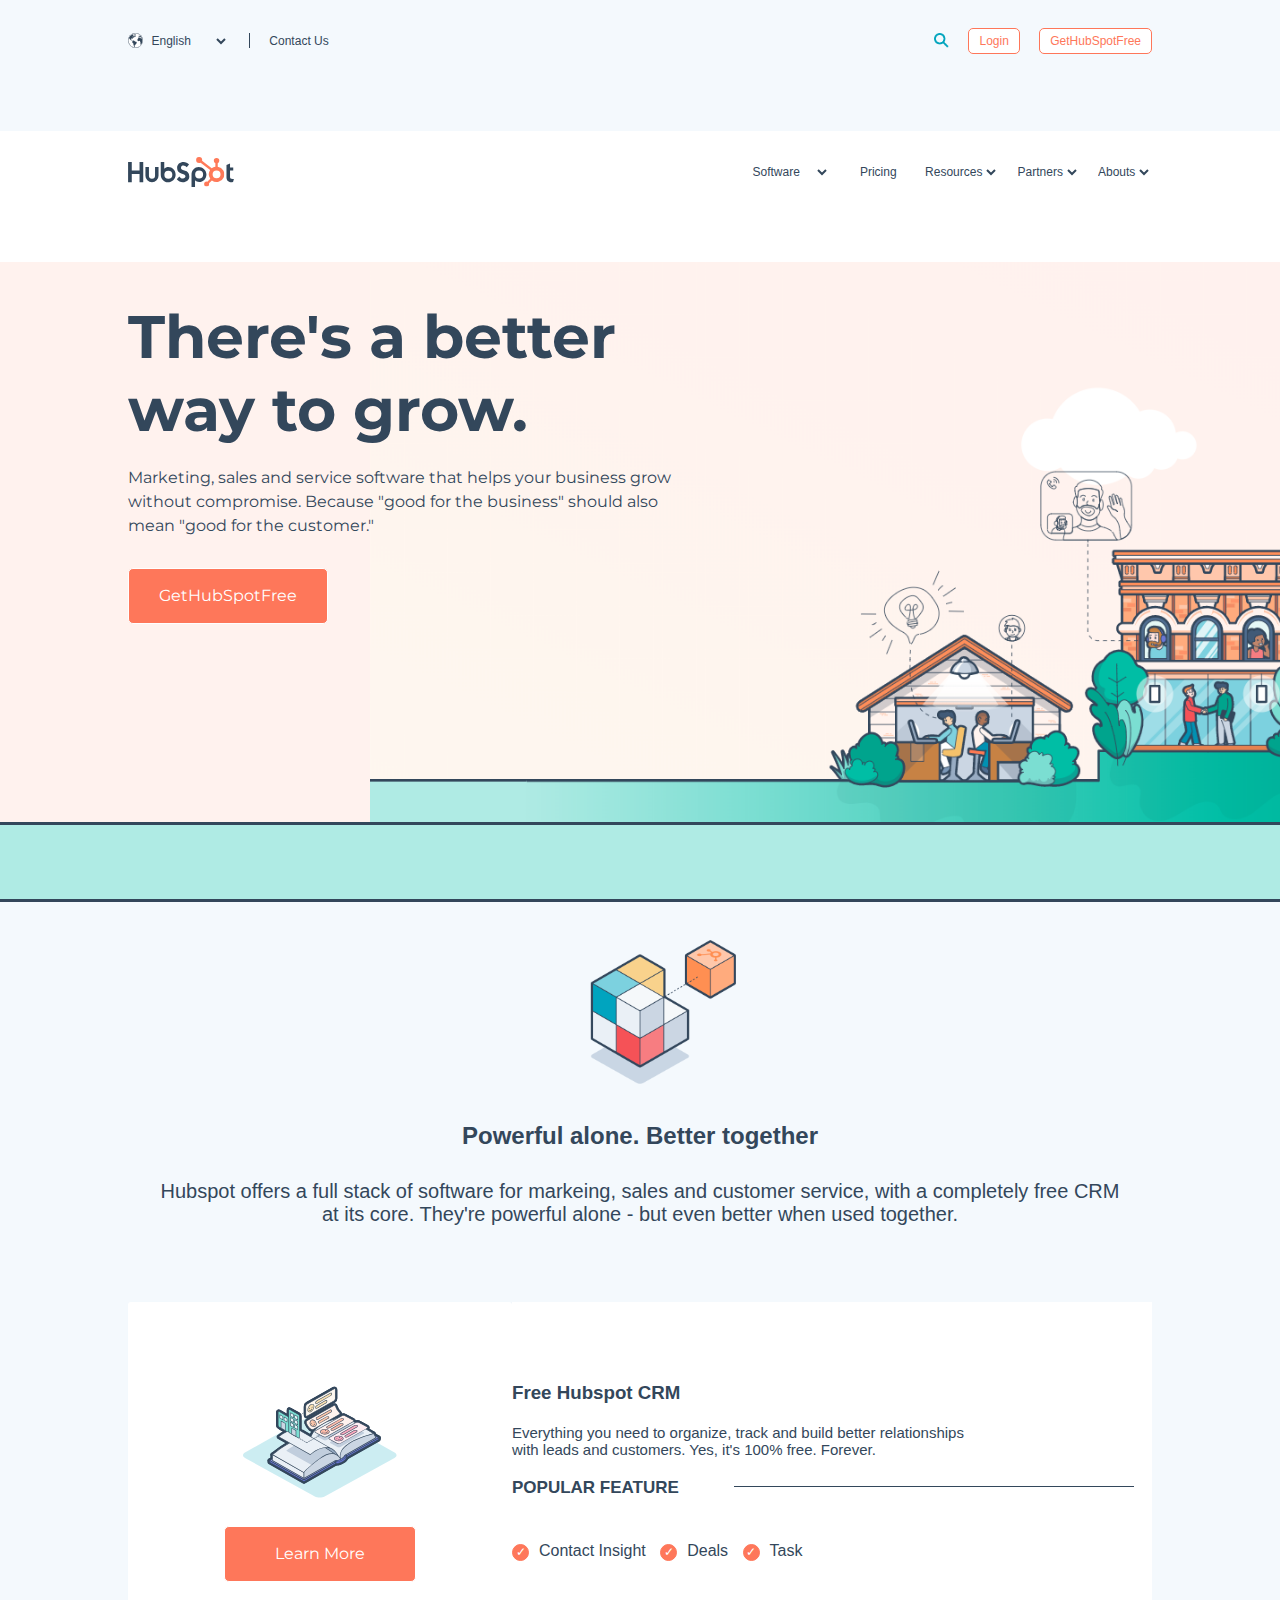
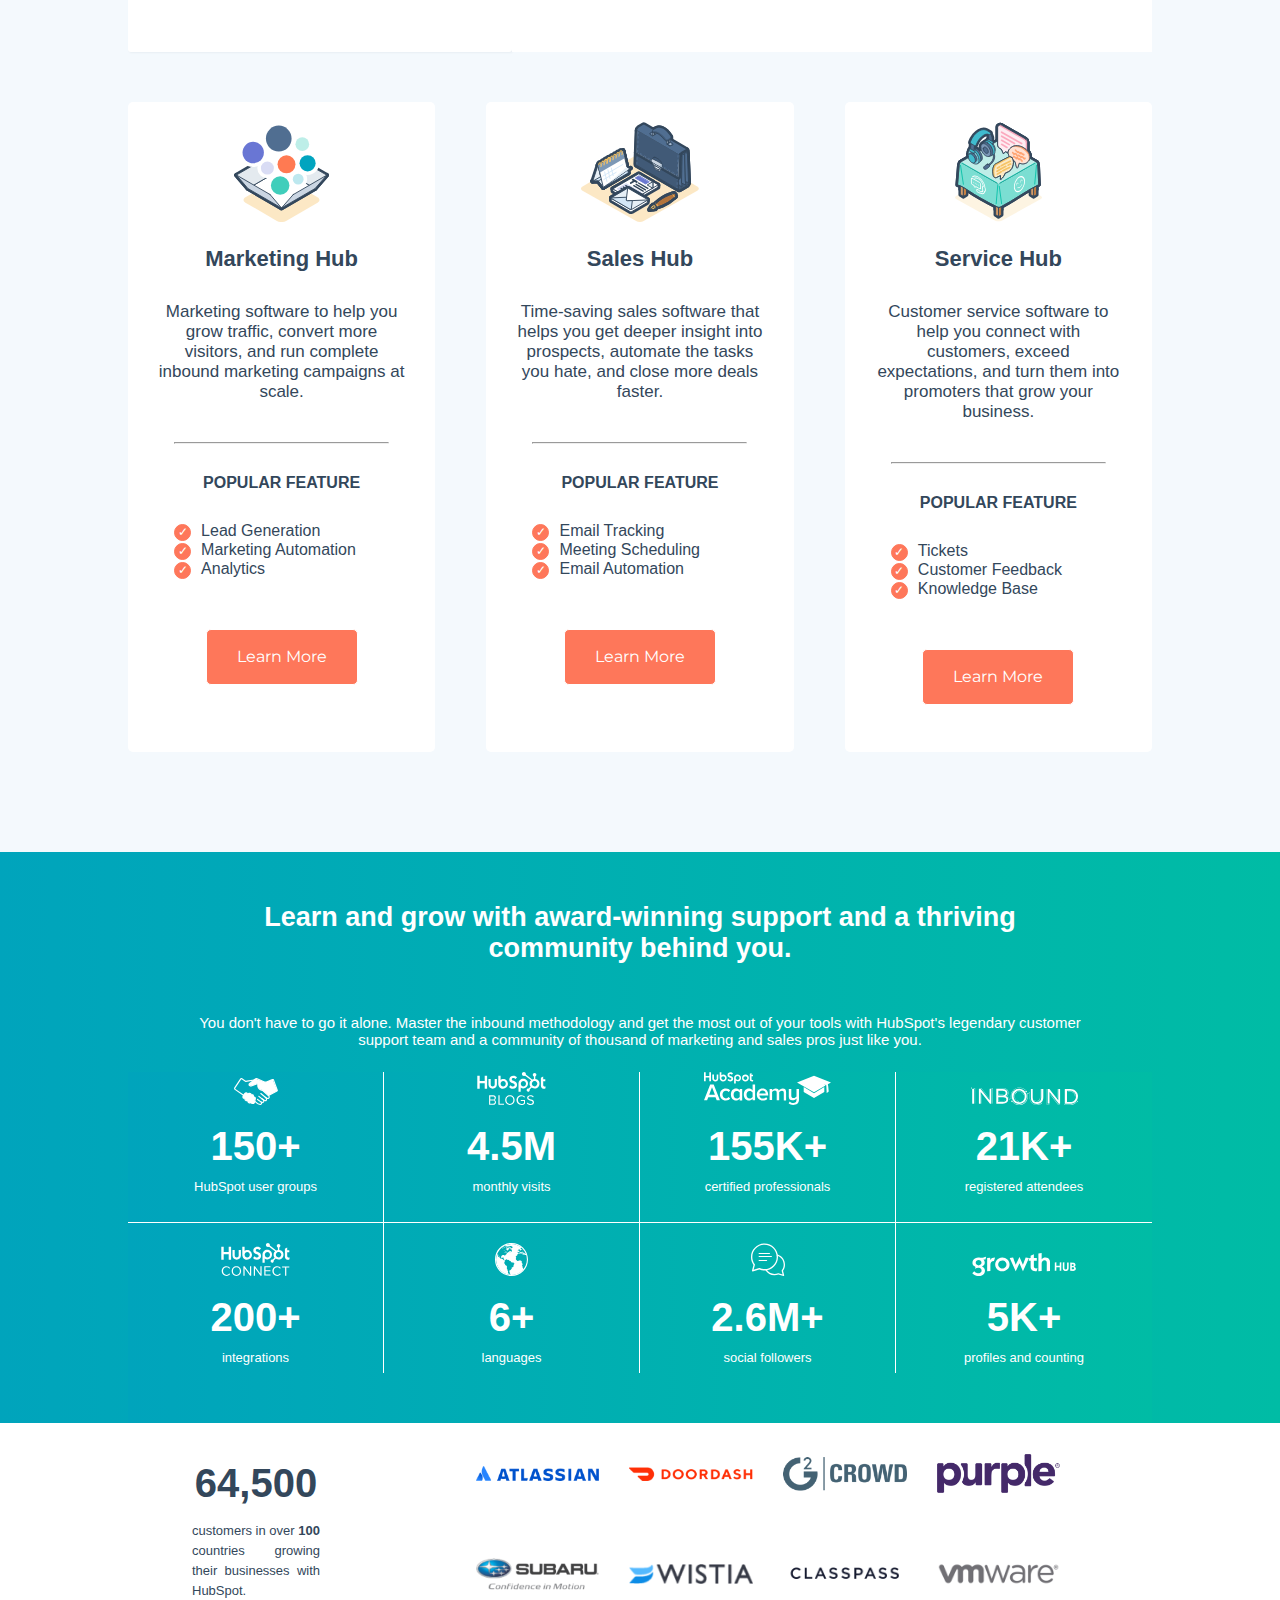
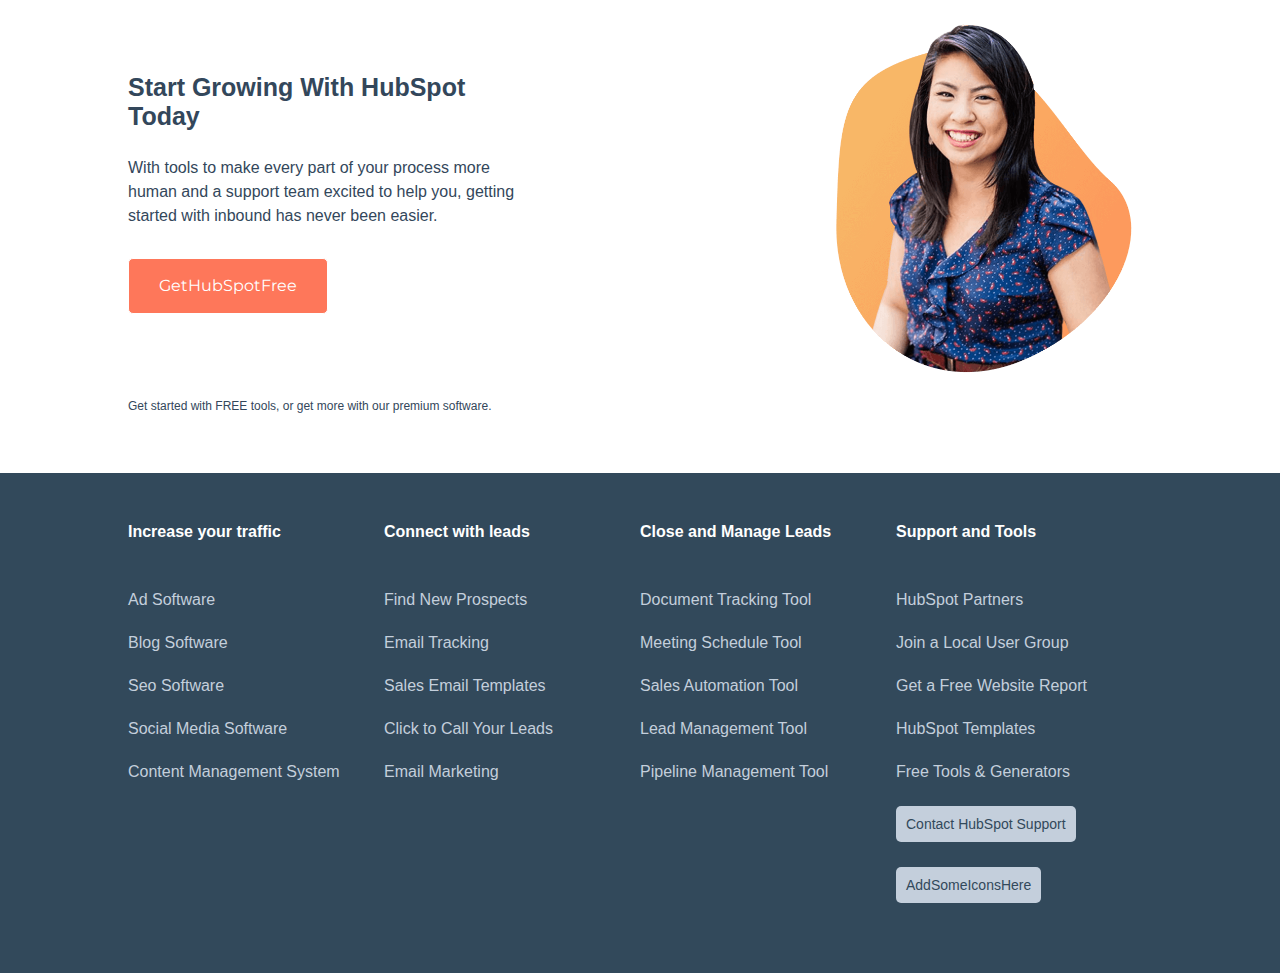
==== index.html @ a66f57d6 "completo struttura top footer" ====
<!DOCTYPE html>
<html lang="en">

<head>
    <meta charset="UTF-8">
    <meta http-equiv="X-UA-Compatible" content="IE=edge">
    <meta name="viewport" content="width=device-width, initial-scale=1.0">
    <link rel="shortcut icon" href="./assets/img/HubSpot-Inversed-Favicon.webp" type="image/x-icon" />
    <link rel="preconnect" href="https://fonts.gstatic.com">
    <link href="https://fonts.googleapis.com/css2?family=Montserrat:wght@200;400;600;800&display=swap" rel="stylesheet">
    <link rel="stylesheet" href="./assets/css/style.css">
    <title>Hubspot</title>
</head>

<body>
    <header>
        <div class="container bg-sky clearfix">
            <!-- navbar top -->
            <nav class="top-nav">
                <div class="language">
                    <img class="background-black" src="./assets/img/globe.svg" alt="globe icon">
                    <form class="padding-right" action="">
                        <select name="" id="">
                            <option value="chi">China</option>
                            <option value="de">Deutsch</option>
                            <option value="en-gb" selected>English</option>
                            <option value="esp">Spagnolo</option>
                            <option value="por">Portoghese</option>
                            <option value="fr">Francese</option>
                        </select>
                    </form>
                    <!-- /pulsante scelta linguaggio -->
                    <span class="vertical-divider"></span>
                    <a class="padding-left" href="#">Contact Us</a>
                </div>
                <div class="login">
                    <img src="./assets/img/search-20icon.webp" alt="search icon">
                    <a class="outline-red" href="#">Login</a>
                    <a class="solid-red" href="#">GetHubSpotFree</a>
                </div>
            </nav>
            <!-- /navbar top -->

        </div>
        <div class="container bg-white clearfix">
            <!-- navbar bot -->
            <nav class="bot-nav">
                <div class="logo">
                    <img src="./assets/img/logo.svg" alt="hubspot logo">
                </div>
                <div class="menu">
                    <form action="">
                        <select name="" id="">
                            <option value="en-gb" value selected disabled>Software</option>
                            <option value="chi">China</option>
                            <option value="de">Deutsch</option>
                            <option value="esp">Spagnolo</option>
                            <option value="por">Portoghese</option>
                            <option value="fr">Francese</option>
                        </select>
                    </form>
                    <a href="#">Pricing</a>
                    <form action="">
                        <select name="" id="">
                            <option value="en-gb" value selected disabled>Resources</option>
                        </select>
                    </form>
                    <form action="">
                        <select name="" id="">
                            <option value="en-gb" value selected disabled>Partners</option>
                        </select>
                    </form>
                    <form action="">
                        <select name="" id="">
                            <option value="en-gb" value selected disabled>Abouts</option>
                        </select>
                    </form>
                </div>
            </nav>
            <!-- navbar bot -->
        </div>
    </header>

    <main>
        <!-- jumbotron -->
        <div class="jumbotron j_bg bg-pink">
            <div class="text_container">
                <h1>There's a better way to grow.</h1>
                <p>Marketing, sales and service software that helps your business grow without compromise. Because "good
                    for the business" should also mean "good for the customer."</p>
                <a class="big" href="#">GetHubSpotFree</a>
            </div>
        </div>
        <!-- /jumbotron -->
        <!-- intersezione -->
        <div class="intersection"></div>
        <!-- /intersezione -->
        <!-- jumbotron cube -->
        <div class="cube_section bg-rubik">
            <div class="jumbotron_row_top rubik"></div>
            <div class="jumbotron_row_bot">
                <h2>Powerful alone. Better together</h2>
                <p>Hubspot offers a full stack of software for markeing, sales and customer service, with a completely
                    free CRM at its core. They're powerful alone - but even better when used together.</p>
            </div>
        </div>
        <!-- /jumbotron cube -->
        <!-- free crm section -->
        <div class="free_crm_container clearfix bg-sky">
            <div class="learn_more bg-white">
                <div class="img_book"><img src="./assets/img/book.svg" alt="">
                    <div class="big">Learn More</div>
                </div>
            </div>
            <div class="free_crm_ups bg-white">
                <div class="crm_text_container">
                    <h3>Free Hubspot CRM</h3>
                    <p>Everything you need to organize, track and build better relationships with leads and customers.
                        Yes,
                        it's 100% free. Forever.</p>
                    <h4>POPULAR FEATURE
                        <div class="horizontal_divider"></div>
                    </h4>
                </div>
                <div class="checkmarks">
                    <span>Contact Insight</span>
                    <span>Deals</span>
                    <span>Task</span>
                </div>
            </div>
        </div>
        <!-- /free crm section -->
        <div class="container bg-rubik">
            <div class="card-container clearfix">
                <div class="card">
                    <img src="./assets/img/buble.svg" alt="bubble image">
                    <h3>Marketing Hub</h3>
                    <p>Marketing software to help you grow traffic, convert more visitors, and run complete inbound
                        marketing campaigns at scale.</p>
                    <hr>
                    <h4>Popular Feature</h4>
                    <ul>
                        <li>Lead Generation</li>
                        <li>Marketing Automation</li>
                        <li>Analytics</li>
                    </ul>
                    <div class="big">Learn More</div>
                </div>
                <div class="middle card">
                    <img src="./assets/img/office.svg" alt="business briefcase image">
                    <h3>Sales Hub</h3>
                    <p>Time-saving sales software that helps you get deeper insight into prospects, automate the tasks
                        you hate, and close more deals faster.</p>
                    <hr>
                    <h4>Popular Feature</h4>
                    <ul>
                        <li>Email Tracking</li>
                        <li>Meeting Scheduling</li>
                        <li>Email Automation</li>
                    </ul>
                    <div class="big">Learn More</div>
                </div>
                <div class="card">
                    <img src="./assets/img/table.svg" alt="business desktop image">
                    <h3>Service Hub</h3>
                    <p>Customer service software to help you connect with customers, exceed expectations, and turn them
                        into promoters that grow your business.</p>
                    <hr>
                    <h4>Popular Feature</h4>
                    <ul>
                        <li>Tickets</li>
                        <li>Customer Feedback</li>
                        <li>Knowledge Base</li>
                    </ul>
                    <div class="big">Learn More</div>
                </div>
            </div>
        </div>
        <div class="benchmark_section">
            <div class="benchmark_container">
                <h2>Learn and grow with award-winning support and a thriving community behind you.</h2>
                <p>You don't have to go it alone. Master the inbound methodology and get the most out of your tools with
                    HubSpot's legendary customer support team and a community of thousand of marketing and sales pros
                    just like you.</p>
            </div>
            <div class="customer_container clearfix">
                <div class="customer_card">
                    <img src="./assets/img/hands.svg" alt="a simple handshake">
                    <h4>150+</h4>
                    <p>HubSpot user groups</p>
                </div>
                <div class="customer_card">
                    <img src="./assets/img/blogs.svg" alt="hubspot blog logo">
                    <h4>4.5M</h4>
                    <p>monthly visits</p>
                </div>
                <div class="customer_card">
                    <img src="./assets/img/academy.svg" alt="hubspot academy logo">
                    <h4>155K+</h4>
                    <p>certified professionals</p>
                </div>
                <div class="customer_card">
                    <img src="./assets/img/inbound.svg" alt="inbound logo">
                    <h4>21K+</h4>
                    <p>registered attendees</p>
                </div>
            </div>
            <div class="customer_container clearfix">
                <div class="customer_card">
                    <img src="./assets/img/connect.svg" alt="hubspot connect logo">
                    <h4>200+</h4>
                    <p>integrations</p>
                </div>
                <div class="customer_card">
                    <img src="./assets/img/globe.svg" alt="the globe">
                    <h4>6+</h4>
                    <p>languages</p>
                </div>
                <div class="customer_card">
                    <img src="./assets/img/followers.svg" alt="a simple handshake">
                    <h4>2.6M+</h4>
                    <p>social followers</p>
                </div>
                <div class="customer_card">
                    <img src="./assets/img/growth.svg" alt="growth hub logo">
                    <h4>5K+</h4>
                    <p>profiles and counting</p>
                </div>
            </div>
        </div>

        <!-- partners section -->
        <div class="partner_section clearfix">
            <div class="partner_column_left">
                <div class="centered">

                    <h4>64,500</h4>
                    <p>customers in over <span>100</span> countries growing their businesses with HubSpot.</p>
                </div>
            </div>
            <div class="partner_column_right">
                <div class="partner_row">
                    <div class="partner_card"><img src="./assets/img/atlasian.webp" alt=""></div>
                    <div class="partner_card"><img src="./assets/img/doordash.webp" alt=""></div>
                    <div class="partner_card"><img src="./assets/img/g2crowd.webp" alt=""></div>
                    <div class="partner_card"><img src="./assets/img/purple.webp" alt=""></div>
                </div>
                <div class="partner_row">
                    <div class="partner_card"><img src="./assets/img/subaru.webp" alt=""></div>
                    <div class="partner_card"><img src="./assets/img/wistia.webp" alt=""></div>
                    <div class="partner_card"><img src="./assets/img/classpass.webp" alt=""></div>
                    <div class="partner_card"><img src="./assets/img/vmware.webp" alt=""></div>
                </div>
            </div>
        </div>
        <!-- /partners section -->
        <div class="start_growing clearfix">
            <div class="start_growing_left">
                <h2>Start Growing With HubSpot Today</h2>
                <p>With tools to make every part of your process more human and a support team excited to help you,
                    getting started with inbound has never been easier.</p>
                <div class="big">GetHubSpotFree</div>
                <p>Get started with FREE tools, or get more with our premium software.</p>
            </div>
            <div class="start_growing_right">
                <img src="./assets/img/woman.webp" alt="">
            </div>
        </div>
    </main>
</body>

<footer>
    <div class="footer_top">
        <div class="footer_top_container clearfix">
            <div class="footer_top_column">
                <h4>Increase your traffic</h4>
                <ul>
                    <li>Ad Software</li>
                    <li>Blog Software</li>
                    <li>Seo Software</li>
                    <li>Social Media Software</li>
                    <li>Content Management System</li>
                </ul>
            </div>
            <div class="footer_top_column">
                <h4>Connect with leads</h4>
                <ul>
                    <li>Find New Prospects</li>
                    <li>Email Tracking</li>
                    <li>Sales Email Templates</li>
                    <li>Click to Call Your Leads</li>
                    <li>Email Marketing</li>
                </ul>
            </div>
            <div class="footer_top_column">
                <h4>Close and Manage Leads</h4>
                <ul>
                    <li>Document Tracking Tool</li>
                    <li>Meeting Schedule Tool</li>
                    <li>Sales Automation Tool</li>
                    <li>Lead Management Tool</li>
                    <li>Pipeline Management Tool</li>
                </ul>
            </div>
            <div class="footer_top_column">
                <h4>Support and Tools</h4>
                <ul>
                    <li>HubSpot Partners</li>
                    <li>Join a Local User Group</li>
                    <li>Get a Free Website Report</li>
                    <li>HubSpot Templates</li>
                    <li>Free Tools & Generators</li>
                    <li id="call_911">Contact HubSpot Support</li>
                    <li id="social_icons">AddSomeIconsHere</li>
                </ul>
            </div>
        </div>
    </div>
</footer>

</html>
---- assets/css/style.css ----
/* global rules */

* {
    box-sizing: border-box;
    margin: 0;
    padding: 0;
    font-family: Arial, Helvetica, sans-serif;
    color: #33475B;
}

.body {
    min-width: 1920px;
}

form {
    display: inline-block;
}

select, a {
    font-size: 12px;
}

.clearfix {
    content: "";
    display: table;
    clear: both;
}

.jumbotron {
    width: 100%;
    height: 560px;
}

.container {
    width: 100%;
    height: auto;
    margin: auto;
    padding-bottom: 50px;
}

.language a {
    color: #33475B;
}

.top-nav a {
    text-decoration: none;
}

.outline-red, .solid-red {
    border: 1px solid #FE775A;
    background-color: white;
    color: #FE775A;
    border-radius: 5px;
    margin-left: 15px;
    padding: 5px 10px;
    transition: 0.3s;
}

.outline-red:hover, .solid-red:hover {
    border: 1px solid white;
    background-color: #FE775A;
    color: white;
}

.padding-left {
    padding-left: 15px;
}

.padding-right {
    padding-right: 15px;
}

.background-black {
    background-color: #33475B;
    border-radius: 50%;
}

.bg-sky {
    background-color: #F4F9FD;
}

.bg-white {
    background-color: white;
}

.bg-pink {
    background-color: #FFF2EE;
}

.bg-rubik {
    background-color: #F4F9FD;
}

.bg-black {
    background-color: black;
}

.bg-orange {
    background-color: #FE775A;
}

/*** HEADER ***/

.top-nav, .bot-nav {
    width: 80%;
    height: 80px;
    margin: auto;
}

.language {
    width: 50%;
    text-align: left;
    line-height: 80px;
    float: left;
}

.language form {
    display: inline-block;
}

.vertical-divider {
    display: inline-block;
    background-color: #33475B;
    line-height: 80px;
    vertical-align: middle;
    width: 1px;
    height: 15px;
}

select {
    background-color: #F4F9FD;
    border-style: none;
}

.login {
    width: 50%;
    text-align: right;
    line-height: 80px;
    float: left;
}

.login img, .language img {
    line-height: 80px;
    vertical-align: middle;
    height: 15px;
    width: 15px;
}

/* bot navbar */

.logo img {
    display: inline-block;
    line-height: 80px;
    vertical-align: middle;
}

.bot-nav {
    height: 80px;
    line-height: 80px;
}

.logo {
    width: 20%;
    float: left;
}

.menu {
    width: 80%;
    float: left;
    text-align: right;
}

.menu select {
    background-color: white;
    color: #33475B;
    margin-left: 10px;
    border-style: none;
    border-radius: 5px;
    text-decoration: none;
}

.menu select:hover, menu a:hover {
    cursor: pointer;
}

.menu a {
    margin-left: 15px;
    padding: 5px 10px;
    text-decoration: none;
    color: #33475B;
}

/*** MAIN ***/

/* jumbotron */

.j_bg {
    background-image: url(/assets/img/jumbotron.png);
    background-size: cover;
    background-repeat: no-repeat;
    background-position: 370px;
    position: relative;
}

.text_container {
    position: absolute;
    margin-left: 10%;
    margin-top: 3%;
    width: 45%;
}

.text_container h1 {
    font-size: 60px;
    margin-bottom: 20px;
    font-family: 'Montserrat', sans-serif;
}

.text_container p, .big {
    font-size: 16px;
    line-height: 1.5em;
    font-family: 'Montserrat', sans-serif;
}

.big {
    display: inline-block;
    margin-left: 0;
    margin-top: 30px;
    padding: 15px 30px;
    border: 1px solid white;
    background-color: #FE775A;
    color: white;
    border-radius: 5px;
    transition: 0.3s;
    text-decoration: none;
}

.big:hover {
    background-color: white;
    border: 1px solid #FE775A;
    color: #FE775A;
    cursor: pointer;
}

/* intersection */

.intersection {
    background-color: #AFEBE4;
    height: 80px;
    width: 100%;
    border-top: 3px solid #33475B;
    border-bottom: 3px solid #33475B;
}

/* rubik section */

.rubik {
    background-image: url(/assets/img/cube.webp);
    background-position: center;
    background-repeat: no-repeat;
    background-size: 15%;
}

.jumbotron_row_top {
    height: 55%;
    width: 100%;
    float: left;
    text-align: center;
}

.jumbotron_row_bot {
    height: 35%;
    width: 100%;
    float: left;
    text-align: center;
}

.jumbotron_row_bot h2 {
    margin-bottom: 30px;
}

.jumbotron_row_bot p {
    display: inline-block;
    font-size: 20px;
    width: 75%;
}

.cube_section {
    width: 100%;
    height: 400px;
}

/* free crm section */

.free_crm_container {
    width: 100%;
    padding-bottom: 50px;
}

.learn_more, .free_crm_ups {
    height: 350px;
    float: left;
}

.learn_more {
    width: 30%;
    margin-left: 10%;
    border-radius: 3px;
    box-shadow: 1px 1px 2px #E8EEF3;
}

.free_crm_ups {
    width: 50%;
    margin-right: 10%;
    position: relative;
}

.crm_text_container {
    height: 50%;
    position: absolute;
    top: 0;
}

.crm_text_container p {
    display: block;
    width: 75%;
    margin-top: 20px;
    font-size: 15px;
}

.crm_text_container h3 {
    padding-top: 80px;
}

.crm_text_container h4 {
    display: inline-block;
    padding-top: 20px;
    font-weight: bold;
    font-size: 17px;
    vertical-align: middle;
}

.horizontal_divider {
    display: inline-block;
    height: 1px;
    width: 400px;
    background-color: #33475B;
    margin-bottom: 4px;
    margin-left: 50px;
    vertical-align: middle;
}

.checkmarks {
    height: 40%;
    position: absolute;
    bottom: 0;
}

.checkmarks span {
    display: inline-block;
    padding-top: 30px;
    margin-right: 10px;
}

.checkmarks span::before, .card ul>li::before {
    content: "\2713";
    font-size: 12px;
    width: 15px;
    height: 15px;
    display: inline-block;
    margin-right: 10px;
    text-align: center;
    color: white;
    border: 1px solid #FE775A;
    background-color: #FE775A;
    border-radius: 50%;
}

.img_book {
    display: inline-block;
    height: 80%;
    width: 100%;
    position: relative;
    text-align: center;
}
.img_book img {
    text-align: center;
    height: 40%;
    margin: 0;
    position: absolute;
    top: 50%;
    left: 50%;
    transform: translate(-50%, -50%);
}

.img_book .big {
    position: absolute;
    bottom: 0;
    left: 25%;
    right: 25%;
}

.img_book .big:hover {
    cursor: pointer;
}

/* cards section */

.card-container {
    width: 80%;
    margin: auto;
    margin-bottom: 50px;
}

.card {
    width: 30%;
    height: 650px;
    background-color: white;
    border-radius: 5px;
    text-align: center;
    float: left;
}

.middle {
    margin-left: 5%;
    margin-right: 5%;
}

.card img {
    height: 100px;
    width: auto;
    margin-top: 20px;
    margin-bottom: 20px;
}

.card h3 {
    margin-bottom: 30px;
    font-size: 22px;
    font-weight: bolder;
}

.card p {
    display: inline-block;
    width: 80%;
    font-size: 17px;
    margin-bottom: 40px;
}

.card hr {
    width: 70%;
    margin: auto;
}

.card h4 {
    margin-top: 30px;
    font-weight: bolder;
    text-transform: uppercase;
}

.card ul {
    text-align: left;
    margin-left: 15%;
    margin-top: 30px;
    list-style: none;
}

.card ul>li, .card h4, .card p, .card h3, .benchmark_container h2 {
    font-family: Arial, Helvetica, sans-serif;
}

.card .big {
    margin-top: 50px;
}

/* sezione benchmark */

.benchmark_section {
    width: 100%;
    text-align: center;
    background: rgb(9, 9, 121);
    background: linear-gradient(90deg, rgba(9, 9, 121, 1) 0%, rgba(0, 164, 188, 1) 0%, rgba(0, 188, 165, 1) 100%);
}

.benchmark_container {
    width: 80%;
    height: 220px;
    margin: auto;
}

.benchmark_container h2 {
    display: inline-block;
    width: 80%;
    margin: 50px 0;
    color: white;
    font-size: 27px;
}

.benchmark_container p {
    display: inline-block;
    color: white;
    width: 90%;
    font-size: 15px;
}

/* benchmark table */

.customer_container {
    width: 80%;
    margin: auto;
    text-align: center;
    background: rgb(9, 9, 121);
    background: linear-gradient(90deg, rgba(9, 9, 121, 1) 0%, rgba(0, 164, 188, 1) 0%, rgba(0, 188, 165, 1) 100%);

}

.customer_container:nth-child(2) {
    border-bottom: 1px solid white;
}

.customer_card {
    height: 150px;
    width: calc(100% / 4);
    float: left;
    border-right: 1px solid white;
}

.customer_card:nth-child(4) {
    border-right-style: none;
}

.customer_card h4, .customer_card p {
    color: white;
}

.customer_card h4, .partner_column_left h4 {
    margin-top: 15px;
    font-size: 40px;
}

.customer_card p {
    margin-top: 10px;
    font-size: 13px;
}

.customer_container:last-of-type>.customer_card img {
    padding-top: 20px;
}

.customer_container:last-of-type>.customer_card:last-of-type img {
    padding-top: 30px;
}

.customer_container:last-of-type .customer_card {
    margin-bottom: 50px;
}

/* sezione partners */

.partner_section {
    width: 80%;
    margin: auto;
    text-align: center;
    background-color: white;
}

.partner_column_left {
    width: 25%;
    height: 200px;
    float: left;
    position: relative;
}

.partner_column_left p {
    display: inline-block;
    font-size: 13px;
    text-align: justify;
    line-height: 1.25rem;
}

.partner_column_left p>span {
    font-weight: bold;
}

.partner_column_left h4 {
    margin-bottom: 15px;
}

.centered {
    margin: 0;
    position: absolute;
    top: 50%;
    left: 50%;
    transform: translate(-50%, -50%);
}

.partner_column_right {
    width: 75%;
    height: 200px;
    line-height: 100px;
    text-align: center;
    text-align: left;
    float: left;
}

.partner_row {
    width: 80%;
    margin: auto;
}

.partner_row img {
    width: 100%;
    line-height: 100px;
    vertical-align: middle;
}

.partner_card {
    width: calc(100% / 4);
    line-height: 100px;
    vertical-align: middle;
    float: left;
    padding: 0 15px;
}

.partner_row:last-of-type {
    margin-bottom: 50px;
}

/* start growing section */
.start_growing {
    width: 80%;
    margin: auto;
}
.start_growing_left {
    width: 40%;
    height: 450px;
    float: left;
}
.start_growing_left h2 {
    width: 400px;
    text-align: left;
    font-size: 25px;
    margin-top: 50px;
    margin-bottom: 25px;
}
.start_growing_left p {
    text-align: left;
    font-size: 16px;
    line-height: 1.5rem;
}
.start_growing_left p:last-of-type {
    font-size: 12px;
    margin-top: 80px;
}
.start_growing_right {
    width: 50%;
    height: 350px;
    margin-left: 8%;
    text-align: right;
    float: left;
}
.start_growing_right img {
    height: 100%;
}
/* footer */
footer {
    width: 100%;
    background-color: #32495B;
    color: white;
}
.footer_top_container {
    width: 80%;
    margin: auto;
}
.footer_top_column {
    width: calc(100% / 4);
    height: 500px;
    float: left;
    text-align: left;
}
.footer_top_column h4 {
    color: white;
    margin: 50px 0;
}
.footer_top_column ul li {
    color: #C4CFDC;
    margin-bottom: 25px;
    list-style: none;
}
#call_911, #social_icons {
    display: inline-block;
    background-color: #C4CFDC;
    color: #32495B;
    padding: 10px;
    font-size: 14px;
    border-radius: 5px;
}
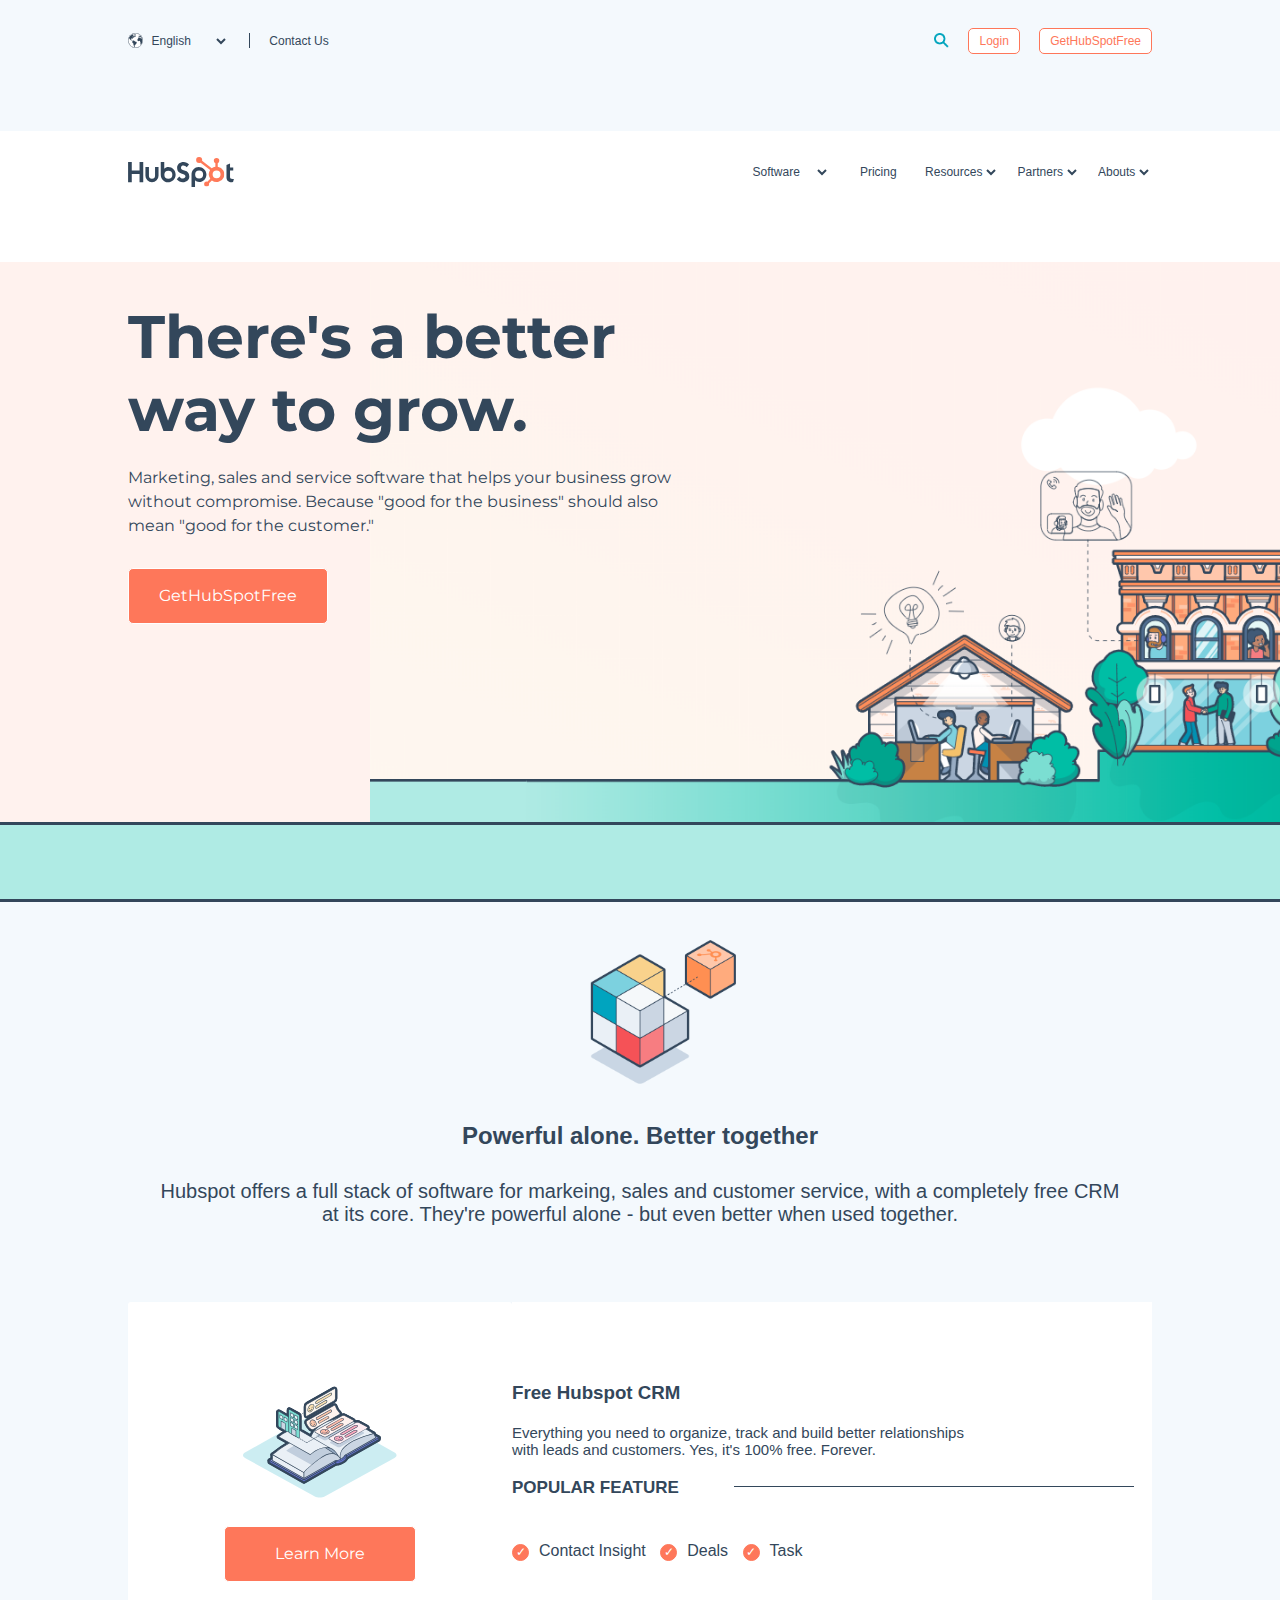
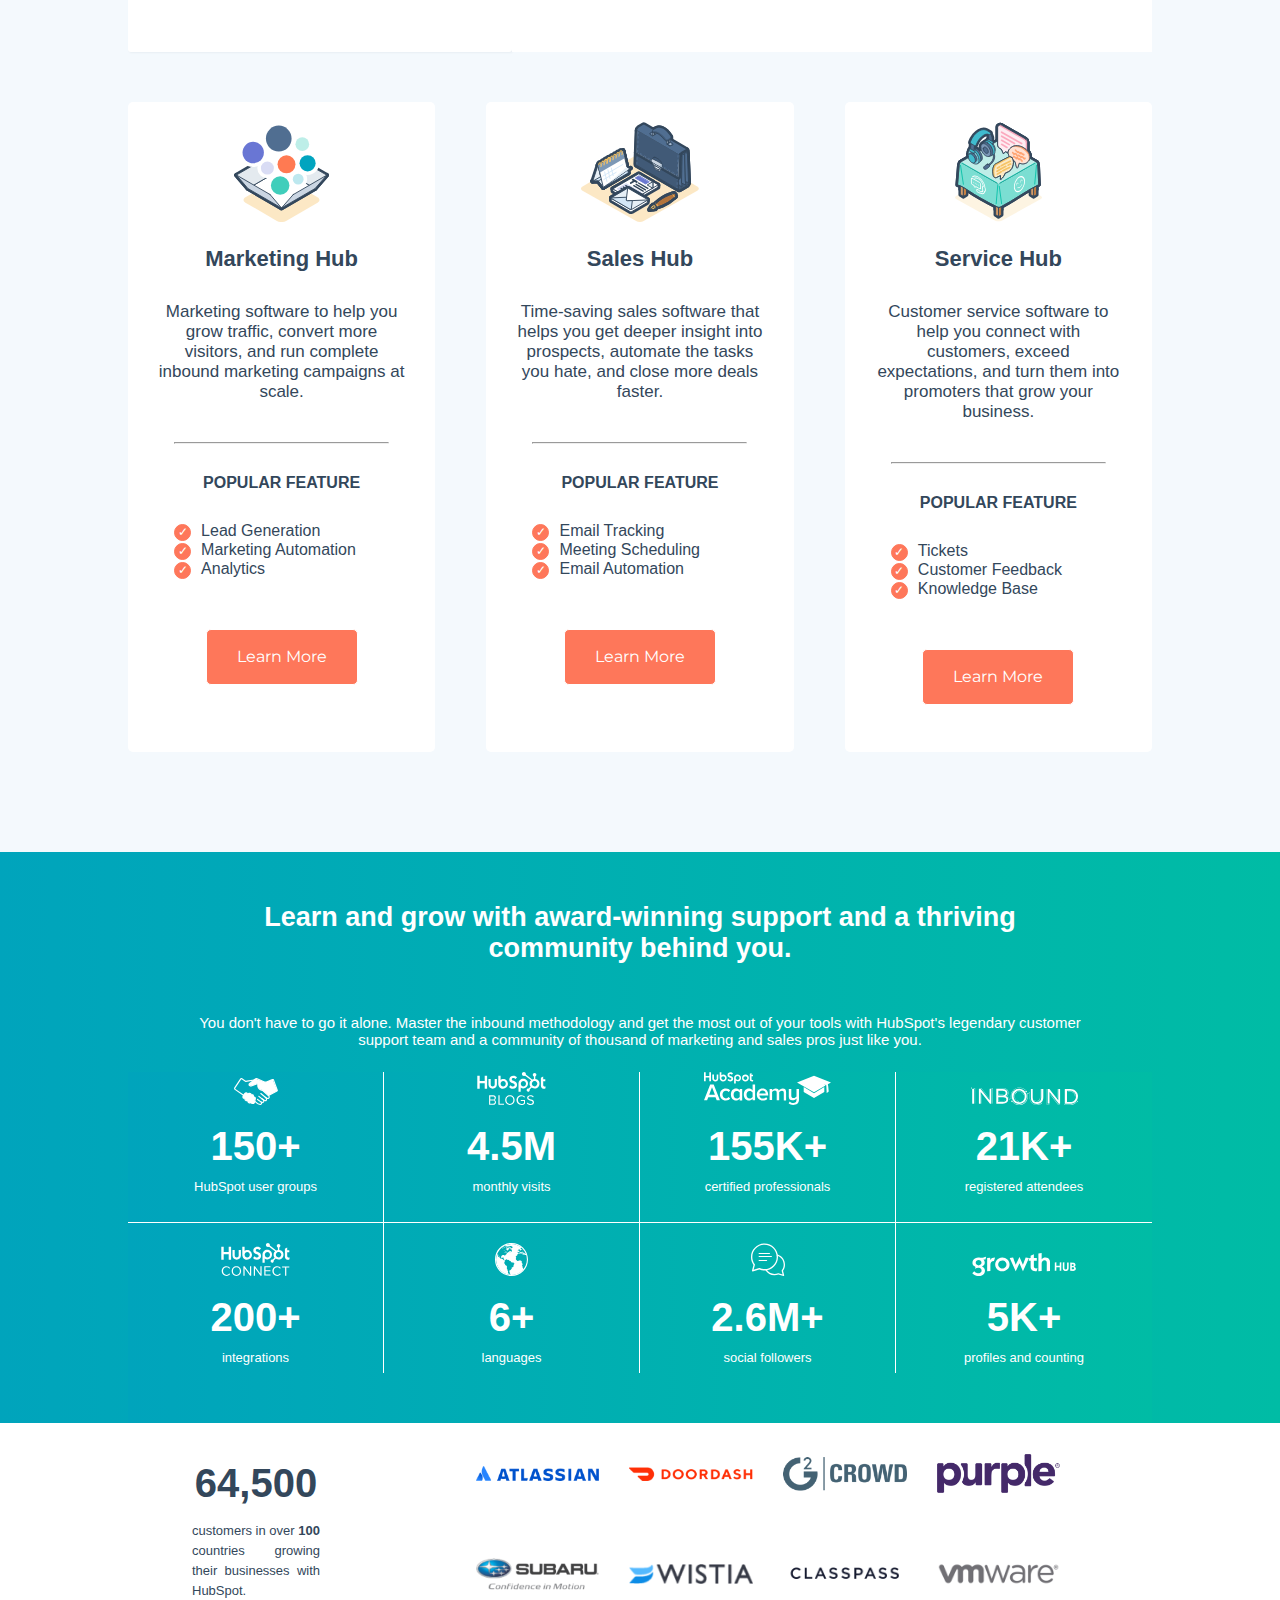
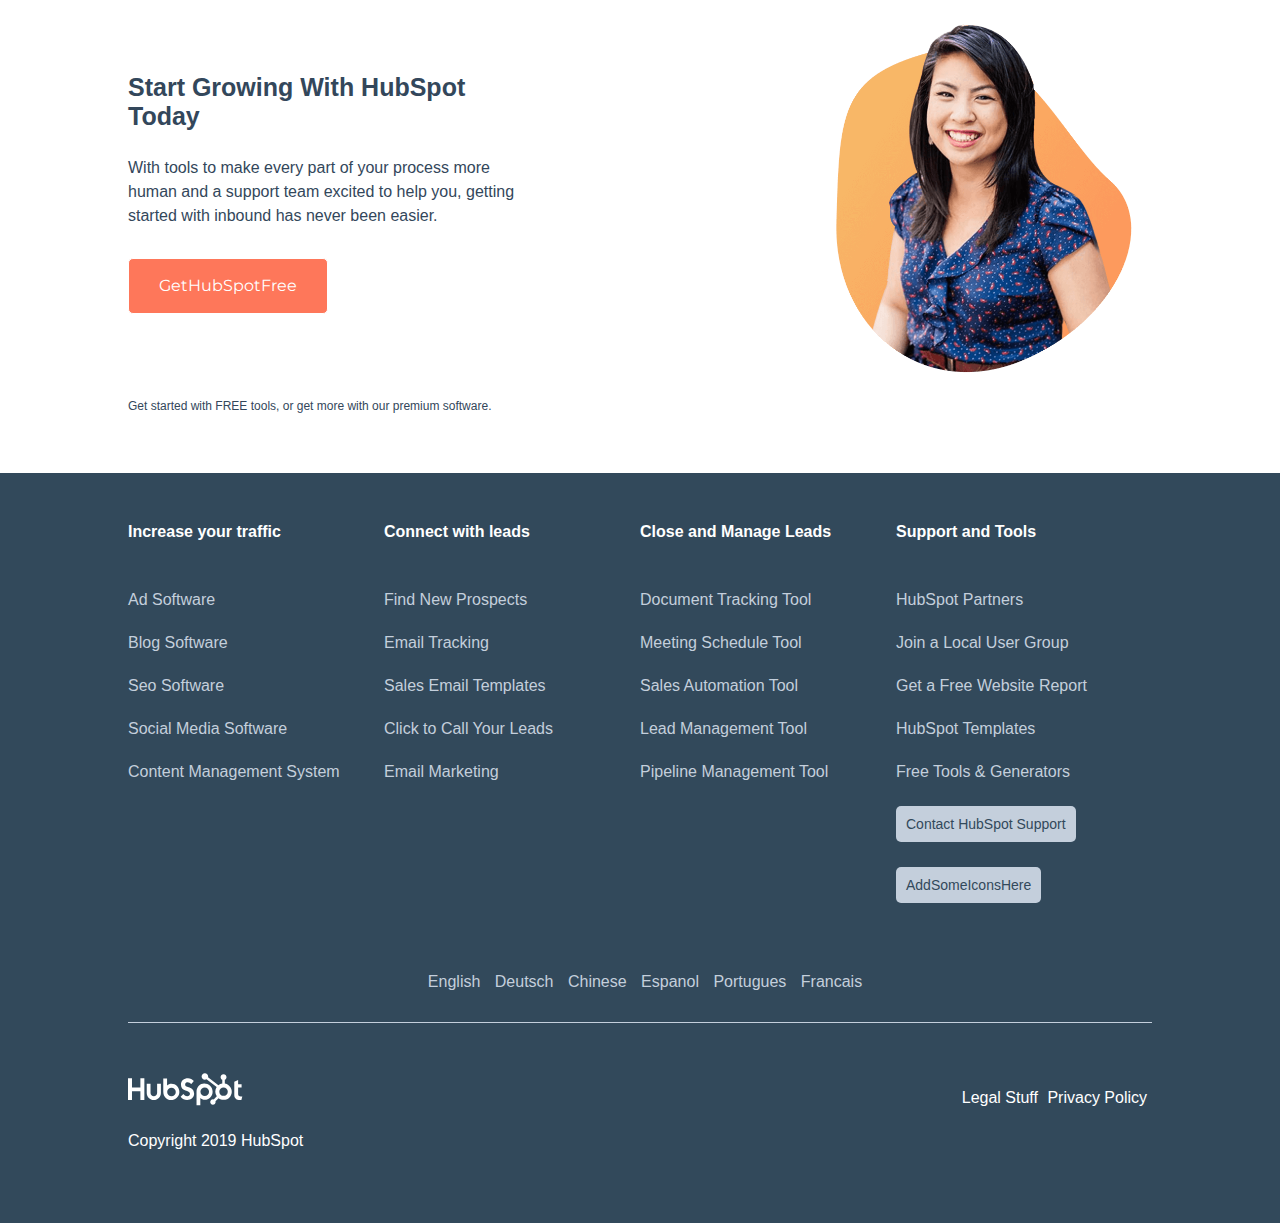
==== commit 23c0fa18: "completo struttura pagina" ====
--- a/index.html
+++ b/index.html
@@ -316,6 +316,26 @@
             </div>
         </div>
     </div>
+    <div class="footer_top_container">
+        <a href="">English</a>
+        <a href="">Deutsch</a>
+        <a href="">Chinese</a>
+        <a href="">Espanol</a>
+        <a href="">Portugues</a>
+        <a href="">Francais</a>
+    </div>
+    <div class="footer_top_container">
+
+        <div class="footer_logo">
+            <img src="./assets/img/logo-white.svg" alt="">
+            <p>Copyright 2019 HubSpot</p>
+        </div>
+        <div class="footer_legal">
+            <a href="">Legal Stuff</a>
+            <a href="">Privacy Policy</a>
+        </div>
+
+    </div>
 </footer>
 
 </html>--- a/assets/css/style.css
+++ b/assets/css/style.css
@@ -692,4 +692,46 @@
     padding: 10px;
     font-size: 14px;
     border-radius: 5px;
+}
+.footer_top_container:nth-of-type(2) {
+    height: 50px;
+    text-align: center;
+    border-bottom: 1px solid  #C4CFDC;
+}
+.footer_top_container:nth-of-type(2) a {
+    display: inline-block;
+    bottom: 5px;
+    color: #C4CFDC;
+    font-size: 16px;
+    padding-left: 10px;
+    text-decoration: none;
+}
+.footer_top_container:nth-of-type(3) {
+    height: 200px;
+}
+.footer_logo {
+    width: 50%;
+    height: 50px;
+    line-height: 50px;
+    vertical-align: middle;
+    float: left;
+}
+.footer_logo img{
+    display: block;
+    margin: 50px 0 10px 0;
+    line-height: 25px;
+}
+.footer_logo p, .footer_legal a {
+    color: white;
+    font-size: 16px;
+    margin-right: 5px;
+    text-decoration: none;
+}
+.footer_legal {
+    height: 50px;
+    width: 50%;
+    text-align: right;
+    float: left;
+    line-height: 50px;
+    margin-top: 50px;
 }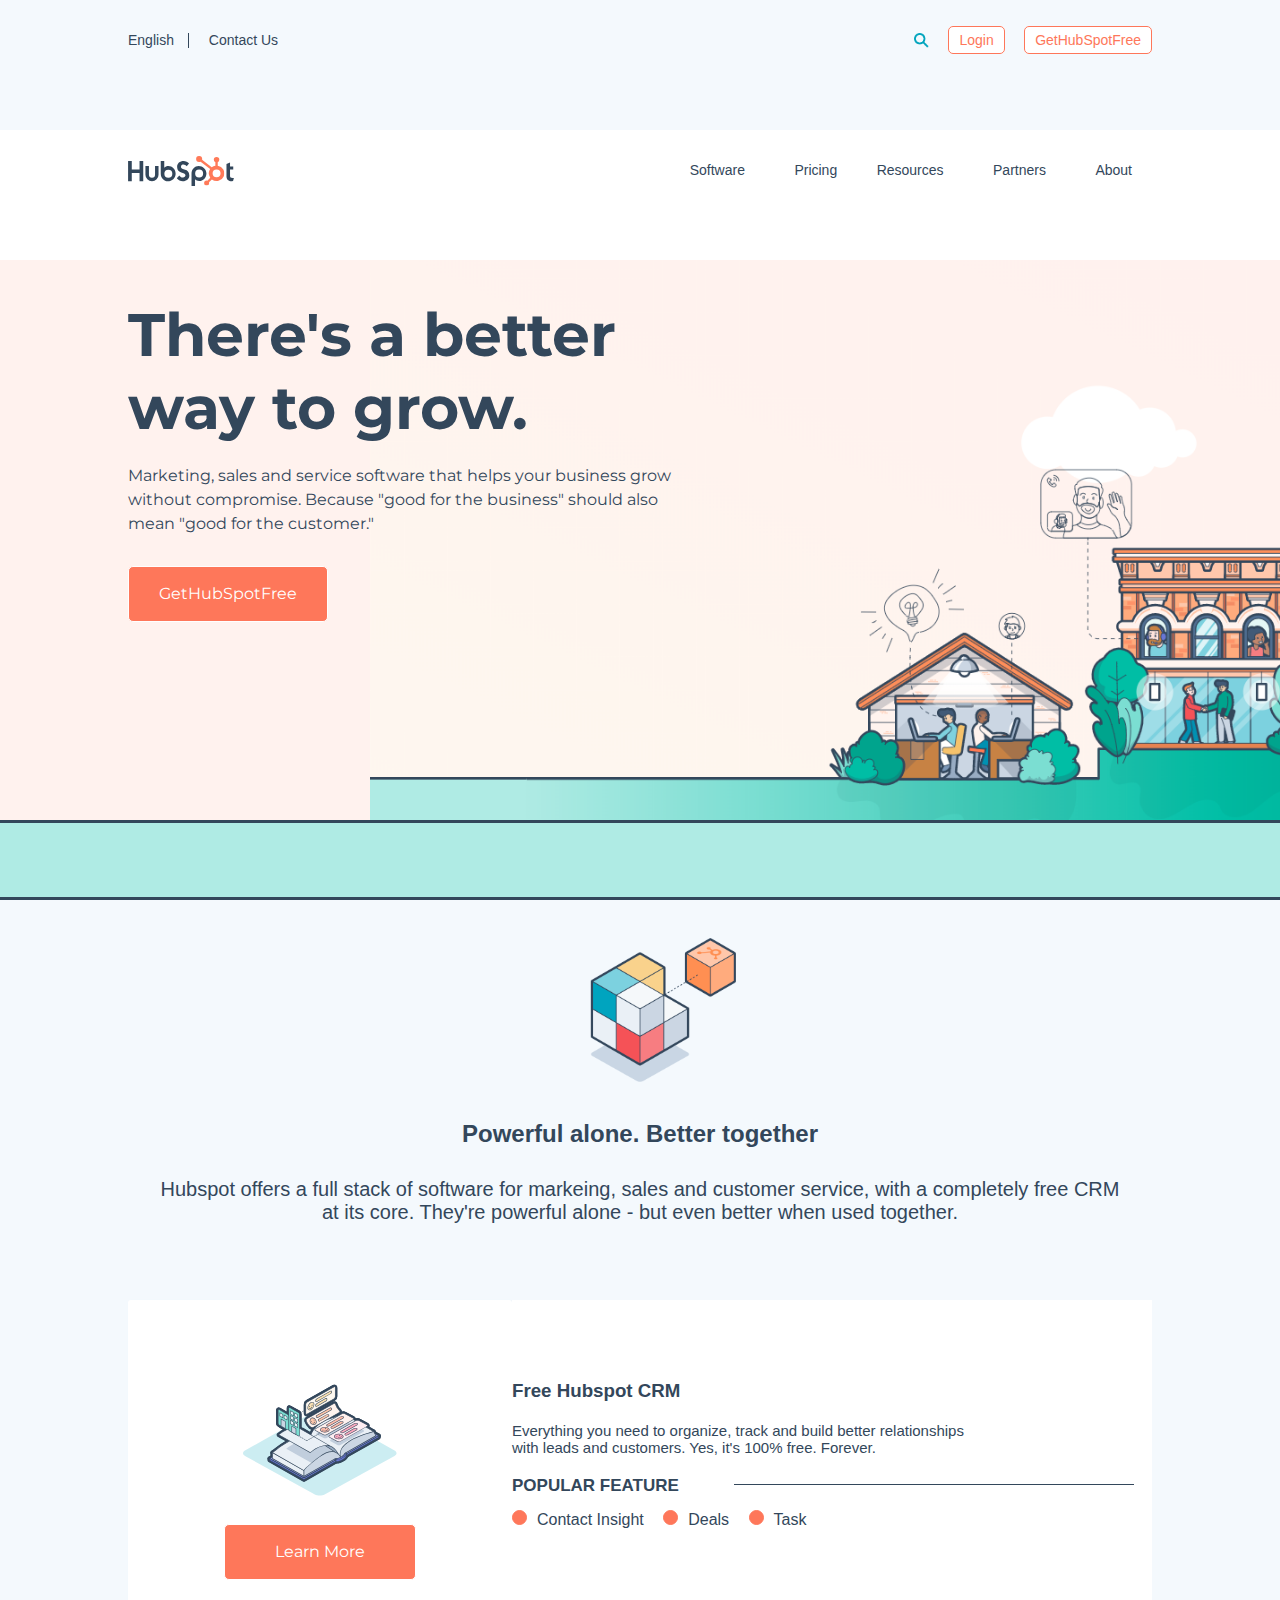
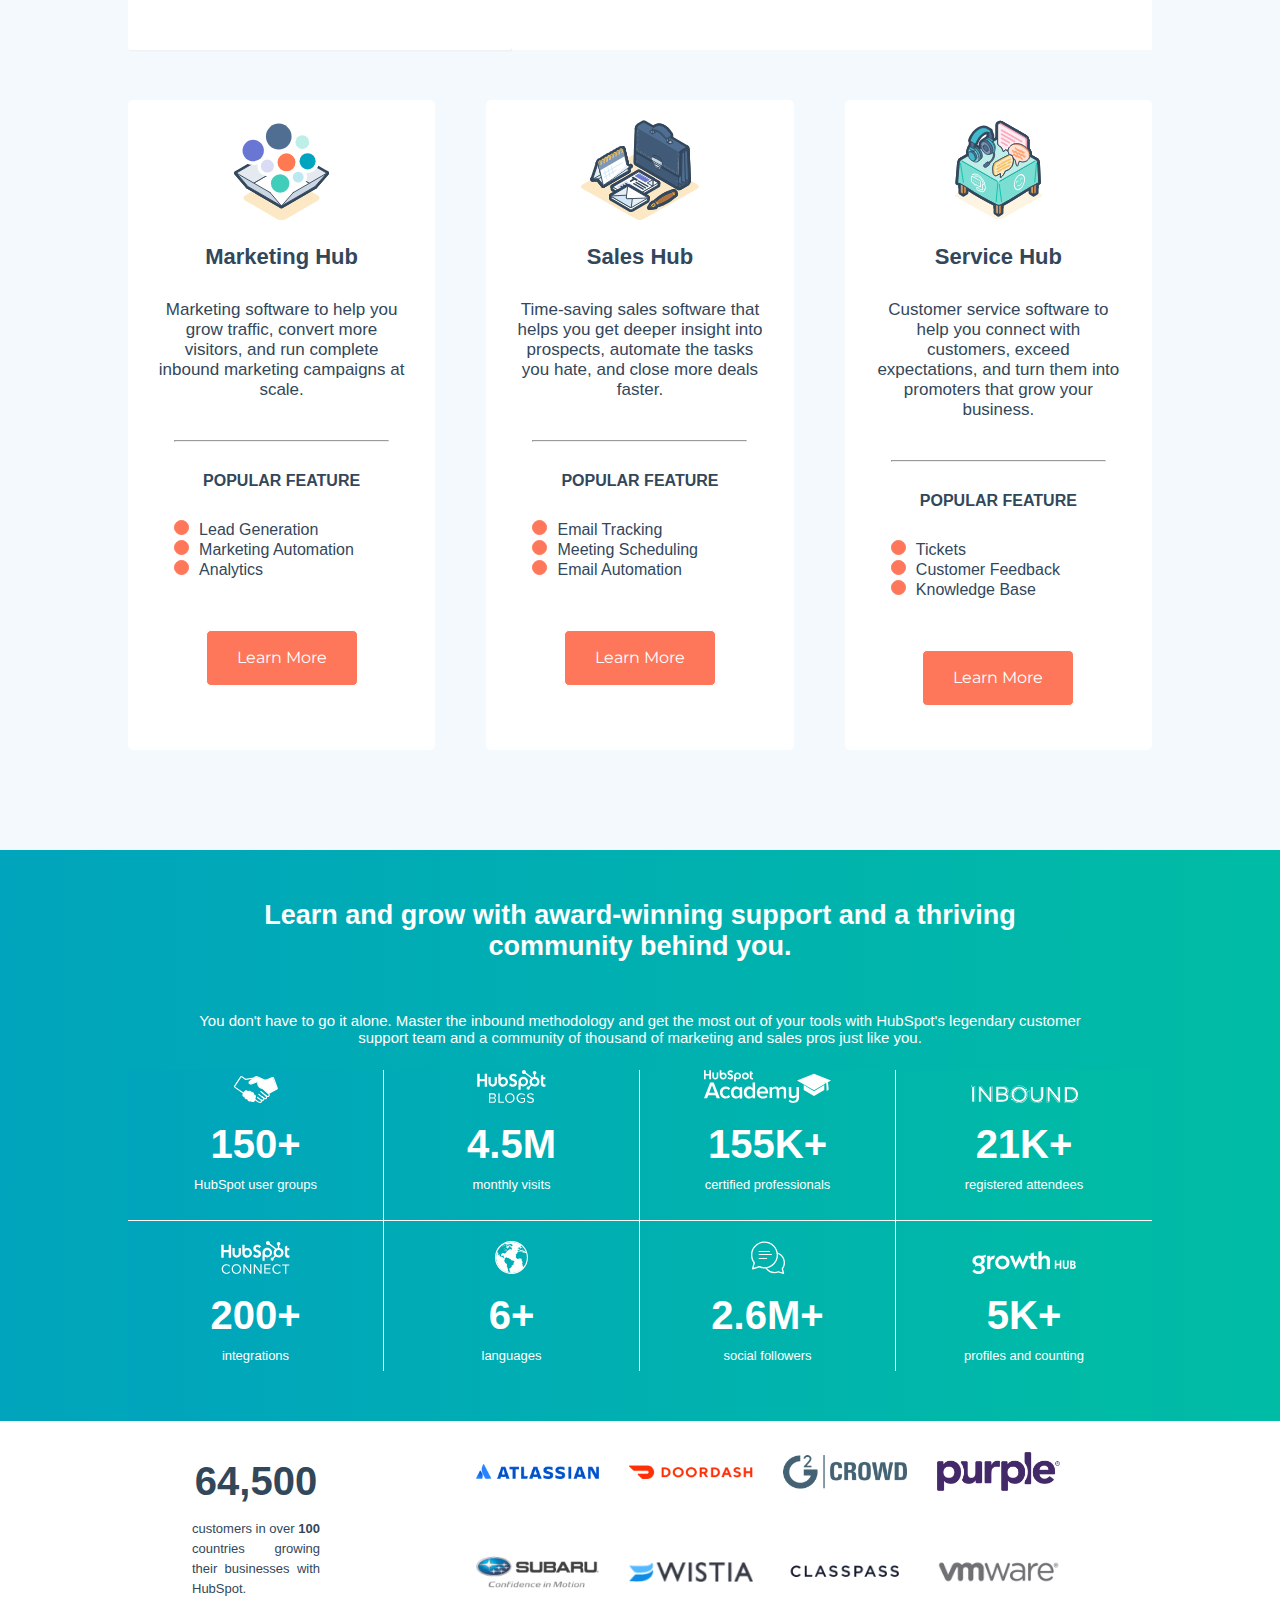
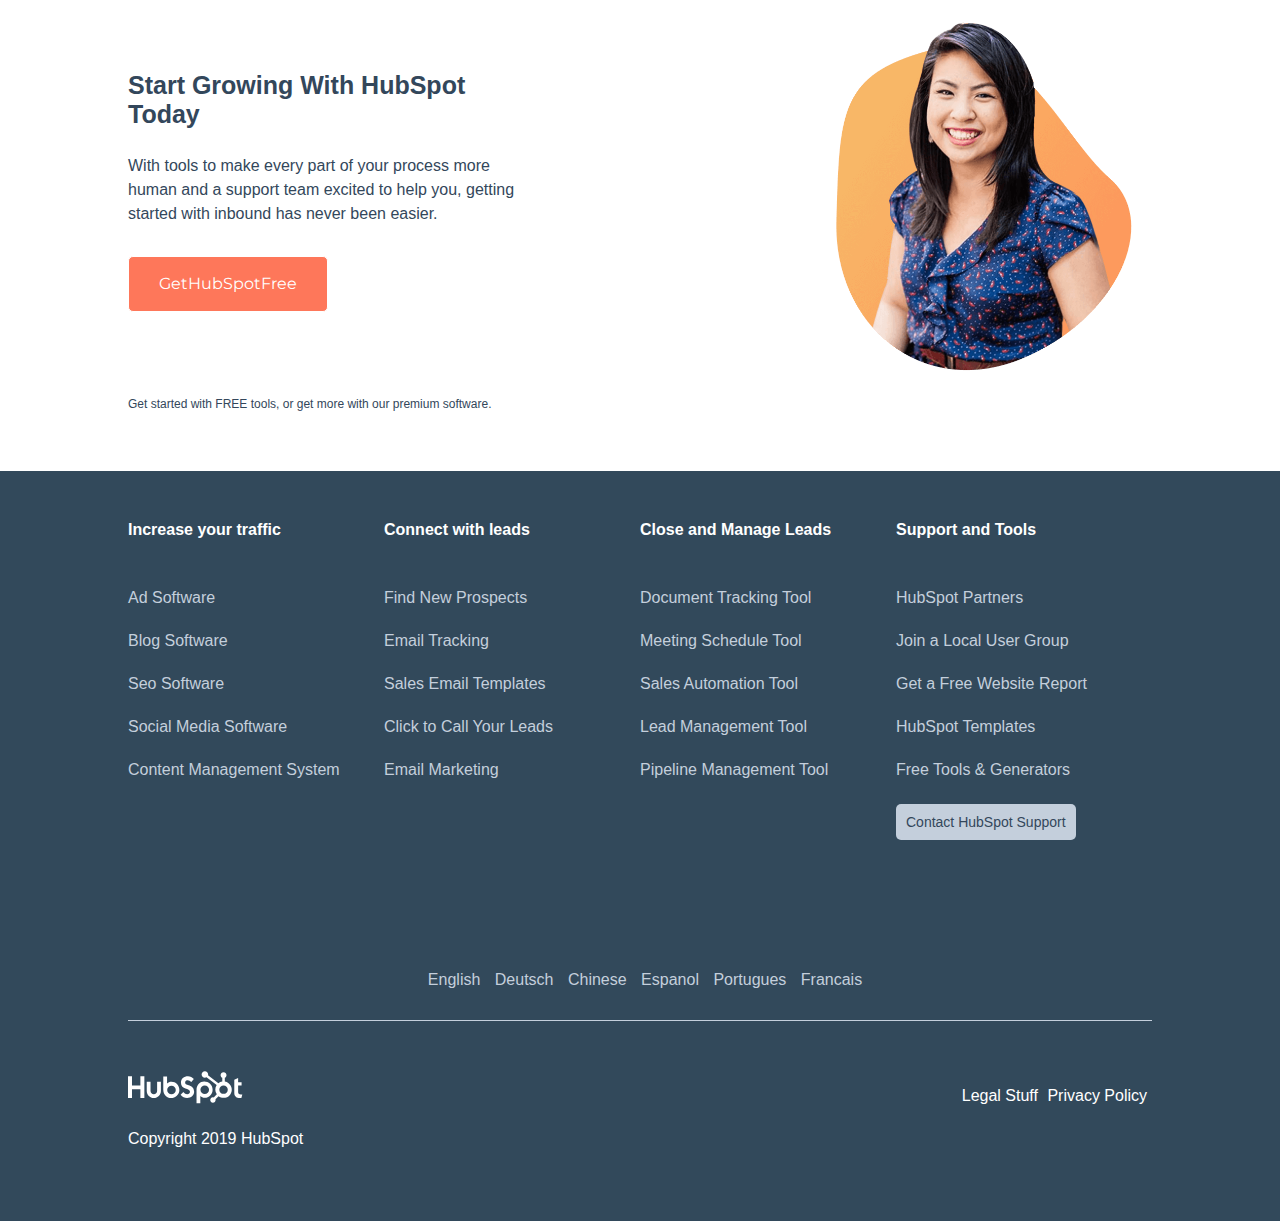
==== commit e8b02cb2: "sostituzione loghi e correzioni semantica html" ====
--- a/index.html
+++ b/index.html
@@ -8,6 +8,9 @@
     <link rel="shortcut icon" href="./assets/img/HubSpot-Inversed-Favicon.webp" type="image/x-icon" />
     <link rel="preconnect" href="https://fonts.gstatic.com">
     <link href="https://fonts.googleapis.com/css2?family=Montserrat:wght@200;400;600;800&display=swap" rel="stylesheet">
+    <link rel="stylesheet" href="https://cdnjs.cloudflare.com/ajax/libs/font-awesome/5.15.3/css/all.min.css"
+        integrity="sha512-iBBXm8fW90+nuLcSKlbmrPcLa0OT92xO1BIsZ+ywDWZCvqsWgccV3gFoRBv0z+8dLJgyAHIhR35VZc2oM/gI1w=="
+        crossorigin="anonymous" />
     <link rel="stylesheet" href="./assets/css/style.css">
     <title>Hubspot</title>
 </head>
@@ -18,17 +21,9 @@
             <!-- navbar top -->
             <nav class="top-nav">
                 <div class="language">
-                    <img class="background-black" src="./assets/img/globe.svg" alt="globe icon">
-                    <form class="padding-right" action="">
-                        <select name="" id="">
-                            <option value="chi">China</option>
-                            <option value="de">Deutsch</option>
-                            <option value="en-gb" selected>English</option>
-                            <option value="esp">Spagnolo</option>
-                            <option value="por">Portoghese</option>
-                            <option value="fr">Francese</option>
-                        </select>
-                    </form>
+                    <i class="fas fa-globe-europe"></i>
+                    <a href="">English</a>
+                    <i class="fas fa-chevron-down"></i>
                     <!-- /pulsante scelta linguaggio -->
                     <span class="vertical-divider"></span>
                     <a class="padding-left" href="#">Contact Us</a>
@@ -49,32 +44,15 @@
                     <img src="./assets/img/logo.svg" alt="hubspot logo">
                 </div>
                 <div class="menu">
-                    <form action="">
-                        <select name="" id="">
-                            <option value="en-gb" value selected disabled>Software</option>
-                            <option value="chi">China</option>
-                            <option value="de">Deutsch</option>
-                            <option value="esp">Spagnolo</option>
-                            <option value="por">Portoghese</option>
-                            <option value="fr">Francese</option>
-                        </select>
-                    </form>
-                    <a href="#">Pricing</a>
-                    <form action="">
-                        <select name="" id="">
-                            <option value="en-gb" value selected disabled>Resources</option>
-                        </select>
-                    </form>
-                    <form action="">
-                        <select name="" id="">
-                            <option value="en-gb" value selected disabled>Partners</option>
-                        </select>
-                    </form>
-                    <form action="">
-                        <select name="" id="">
-                            <option value="en-gb" value selected disabled>Abouts</option>
-                        </select>
-                    </form>
+                    <a href="">Software</a>
+                    <i class="fas fa-chevron-down"></i>
+                    <a href="">Pricing</a>
+                    <a href="">Resources</a>
+                    <i class="fas fa-chevron-down"></i>
+                    <a href="">Partners</a>
+                    <i class="fas fa-chevron-down"></i>
+                    <a href="">About</a>
+                    <i class="fas fa-chevron-down"></i>
                 </div>
             </nav>
             <!-- navbar bot -->
@@ -123,9 +101,11 @@
                     </h4>
                 </div>
                 <div class="checkmarks">
-                    <span>Contact Insight</span>
-                    <span>Deals</span>
-                    <span>Task</span>
+                    <ul>
+                        <li><i class="fas fa-check"></i>Contact Insight</li>
+                        <li><i class="fas fa-check"></i>Deals</li>
+                        <li><i class="fas fa-check"></i>Task</li>
+                    </ul>
                 </div>
             </div>
         </div>
@@ -140,9 +120,9 @@
                     <hr>
                     <h4>Popular Feature</h4>
                     <ul>
-                        <li>Lead Generation</li>
-                        <li>Marketing Automation</li>
-                        <li>Analytics</li>
+                        <li><i class="fas fa-check"></i>Lead Generation</li>
+                        <li><i class="fas fa-check"></i>Marketing Automation</li>
+                        <li><i class="fas fa-check"></i>Analytics</li>
                     </ul>
                     <div class="big">Learn More</div>
                 </div>
@@ -154,9 +134,9 @@
                     <hr>
                     <h4>Popular Feature</h4>
                     <ul>
-                        <li>Email Tracking</li>
-                        <li>Meeting Scheduling</li>
-                        <li>Email Automation</li>
+                        <li><i class="fas fa-check"></i>Email Tracking</li>
+                        <li><i class="fas fa-check"></i>Meeting Scheduling</li>
+                        <li><i class="fas fa-check"></i>Email Automation</li>
                     </ul>
                     <div class="big">Learn More</div>
                 </div>
@@ -168,9 +148,9 @@
                     <hr>
                     <h4>Popular Feature</h4>
                     <ul>
-                        <li>Tickets</li>
-                        <li>Customer Feedback</li>
-                        <li>Knowledge Base</li>
+                        <li><i class="fas fa-check"></i>Tickets</li>
+                        <li><i class="fas fa-check"></i>Customer Feedback</li>
+                        <li><i class="fas fa-check"></i>Knowledge Base</li>
                     </ul>
                     <div class="big">Learn More</div>
                 </div>
@@ -310,8 +290,14 @@
                     <li>Get a Free Website Report</li>
                     <li>HubSpot Templates</li>
                     <li>Free Tools & Generators</li>
-                    <li id="call_911">Contact HubSpot Support</li>
-                    <li id="social_icons">AddSomeIconsHere</li>
+                    <li id="call_911"><a href="">Contact HubSpot Support</a></li>
+                    <li id="social_icons">
+                        <a href=""><i class="fab fa-facebook-f"></i></a>
+                        <a href=""><i class="fab fa-instagram"></i></a>
+                        <a href=""><i class="fab fa-youtube"></i></a>
+                        <a href=""><i class="fab fa-twitter"></i></a>
+                        <a href=""><i class="fab fa-linkedin-in"></i></a>  
+                    </li>
                 </ul>
             </div>
         </div>
@@ -324,7 +310,7 @@
         <a href="">Portugues</a>
         <a href="">Francais</a>
     </div>
-    <div class="footer_top_container">
+    <div class="footer_top_container clearfix">
 
         <div class="footer_logo">
             <img src="./assets/img/logo-white.svg" alt="">
--- a/assets/css/style.css
+++ b/assets/css/style.css
@@ -16,8 +16,12 @@
     display: inline-block;
 }
 
-select, a {
-    font-size: 12px;
+a {
+    font-size: 14px;
+}
+
+.fa-chevron-down {
+    padding: 0 5px 0 5px
 }
 
 .clearfix {
@@ -33,8 +37,6 @@
 
 .container {
     width: 100%;
-    height: auto;
-    margin: auto;
     padding-bottom: 50px;
 }
 
@@ -127,11 +129,6 @@
     height: 15px;
 }
 
-select {
-    background-color: #F4F9FD;
-    border-style: none;
-}
-
 .login {
     width: 50%;
     text-align: right;
@@ -355,26 +352,29 @@
     bottom: 0;
 }
 
-.checkmarks span {
-    display: inline-block;
-    padding-top: 30px;
-    margin-right: 10px;
-}
-
-.checkmarks span::before, .card ul>li::before {
-    content: "\2713";
-    font-size: 12px;
+.fa-check {
     width: 15px;
     height: 15px;
     display: inline-block;
     margin-right: 10px;
     text-align: center;
+    line-height: 15px;
+    font-size: 10px;
     color: white;
     border: 1px solid #FE775A;
     background-color: #FE775A;
     border-radius: 50%;
 }
 
+.checkmarks ul {
+    list-style: none;
+}
+
+.checkmarks>ul li {
+    display: inline-block;
+    margin-right: 15px;
+}
+
 .img_book {
     display: inline-block;
     height: 80%;
@@ -382,6 +382,7 @@
     position: relative;
     text-align: center;
 }
+
 .img_book img {
     text-align: center;
     height: 40%;
@@ -463,14 +464,14 @@
     list-style: none;
 }
 
-.card ul>li, .card h4, .card p, .card h3, .benchmark_container h2 {
-    font-family: Arial, Helvetica, sans-serif;
-}
-
 .card .big {
     margin-top: 50px;
 }
 
+.card>ul li, .card>ul>.fa-check {
+    line-height: 20px;
+}
+
 /* sezione benchmark */
 
 .benchmark_section {
@@ -509,7 +510,6 @@
     text-align: center;
     background: rgb(9, 9, 121);
     background: linear-gradient(90deg, rgba(9, 9, 121, 1) 0%, rgba(0, 164, 188, 1) 0%, rgba(0, 188, 165, 1) 100%);
-
 }
 
 .customer_container:nth-child(2) {
@@ -625,15 +625,18 @@
 }
 
 /* start growing section */
+
 .start_growing {
     width: 80%;
     margin: auto;
 }
+
 .start_growing_left {
     width: 40%;
     height: 450px;
     float: left;
 }
+
 .start_growing_left h2 {
     width: 400px;
     text-align: left;
@@ -641,15 +644,18 @@
     margin-top: 50px;
     margin-bottom: 25px;
 }
+
 .start_growing_left p {
     text-align: left;
     font-size: 16px;
     line-height: 1.5rem;
 }
+
 .start_growing_left p:last-of-type {
     font-size: 12px;
     margin-top: 80px;
 }
+
 .start_growing_right {
     width: 50%;
     height: 350px;
@@ -657,35 +663,43 @@
     text-align: right;
     float: left;
 }
+
 .start_growing_right img {
     height: 100%;
 }
+
 /* footer */
+
 footer {
     width: 100%;
     background-color: #32495B;
     color: white;
 }
+
 .footer_top_container {
     width: 80%;
     margin: auto;
 }
+
 .footer_top_column {
     width: calc(100% / 4);
     height: 500px;
     float: left;
     text-align: left;
 }
+
 .footer_top_column h4 {
     color: white;
     margin: 50px 0;
 }
+
 .footer_top_column ul li {
     color: #C4CFDC;
     margin-bottom: 25px;
     list-style: none;
 }
-#call_911, #social_icons {
+
+#call_911 {
     display: inline-block;
     background-color: #C4CFDC;
     color: #32495B;
@@ -693,11 +707,22 @@
     font-size: 14px;
     border-radius: 5px;
 }
+
+#call_911 a {
+    text-decoration: none;
+}
+
+#call_911:hover {
+    background-color: white;
+    transition: 0.5s;
+}
+
 .footer_top_container:nth-of-type(2) {
     height: 50px;
     text-align: center;
-    border-bottom: 1px solid  #C4CFDC;
-}
+    border-bottom: 1px solid #C4CFDC;
+}
+
 .footer_top_container:nth-of-type(2) a {
     display: inline-block;
     bottom: 5px;
@@ -706,32 +731,44 @@
     padding-left: 10px;
     text-decoration: none;
 }
-.footer_top_container:nth-of-type(3) {
-    height: 200px;
-}
+
 .footer_logo {
     width: 50%;
-    height: 50px;
+    height: 150px;
     line-height: 50px;
     vertical-align: middle;
     float: left;
 }
-.footer_logo img{
+
+.footer_logo img {
     display: block;
     margin: 50px 0 10px 0;
-    line-height: 25px;
-}
+    line-height: 50px;
+}
+
 .footer_logo p, .footer_legal a {
     color: white;
     font-size: 16px;
     margin-right: 5px;
     text-decoration: none;
 }
+
 .footer_legal {
-    height: 50px;
+    height: 150px;
     width: 50%;
     text-align: right;
     float: left;
     line-height: 50px;
     margin-top: 50px;
+}
+
+.fa-facebook-f, .fa-instagram, .fa-youtube, .fa-twitter, .fa-linkedin-in {
+    color: #C4CFDC;
+    font-size: 18px;
+    padding-right: 18px;
+}
+
+#social_icons a>.fab:hover {
+    color: white;
+    transition: 0.5s;
 }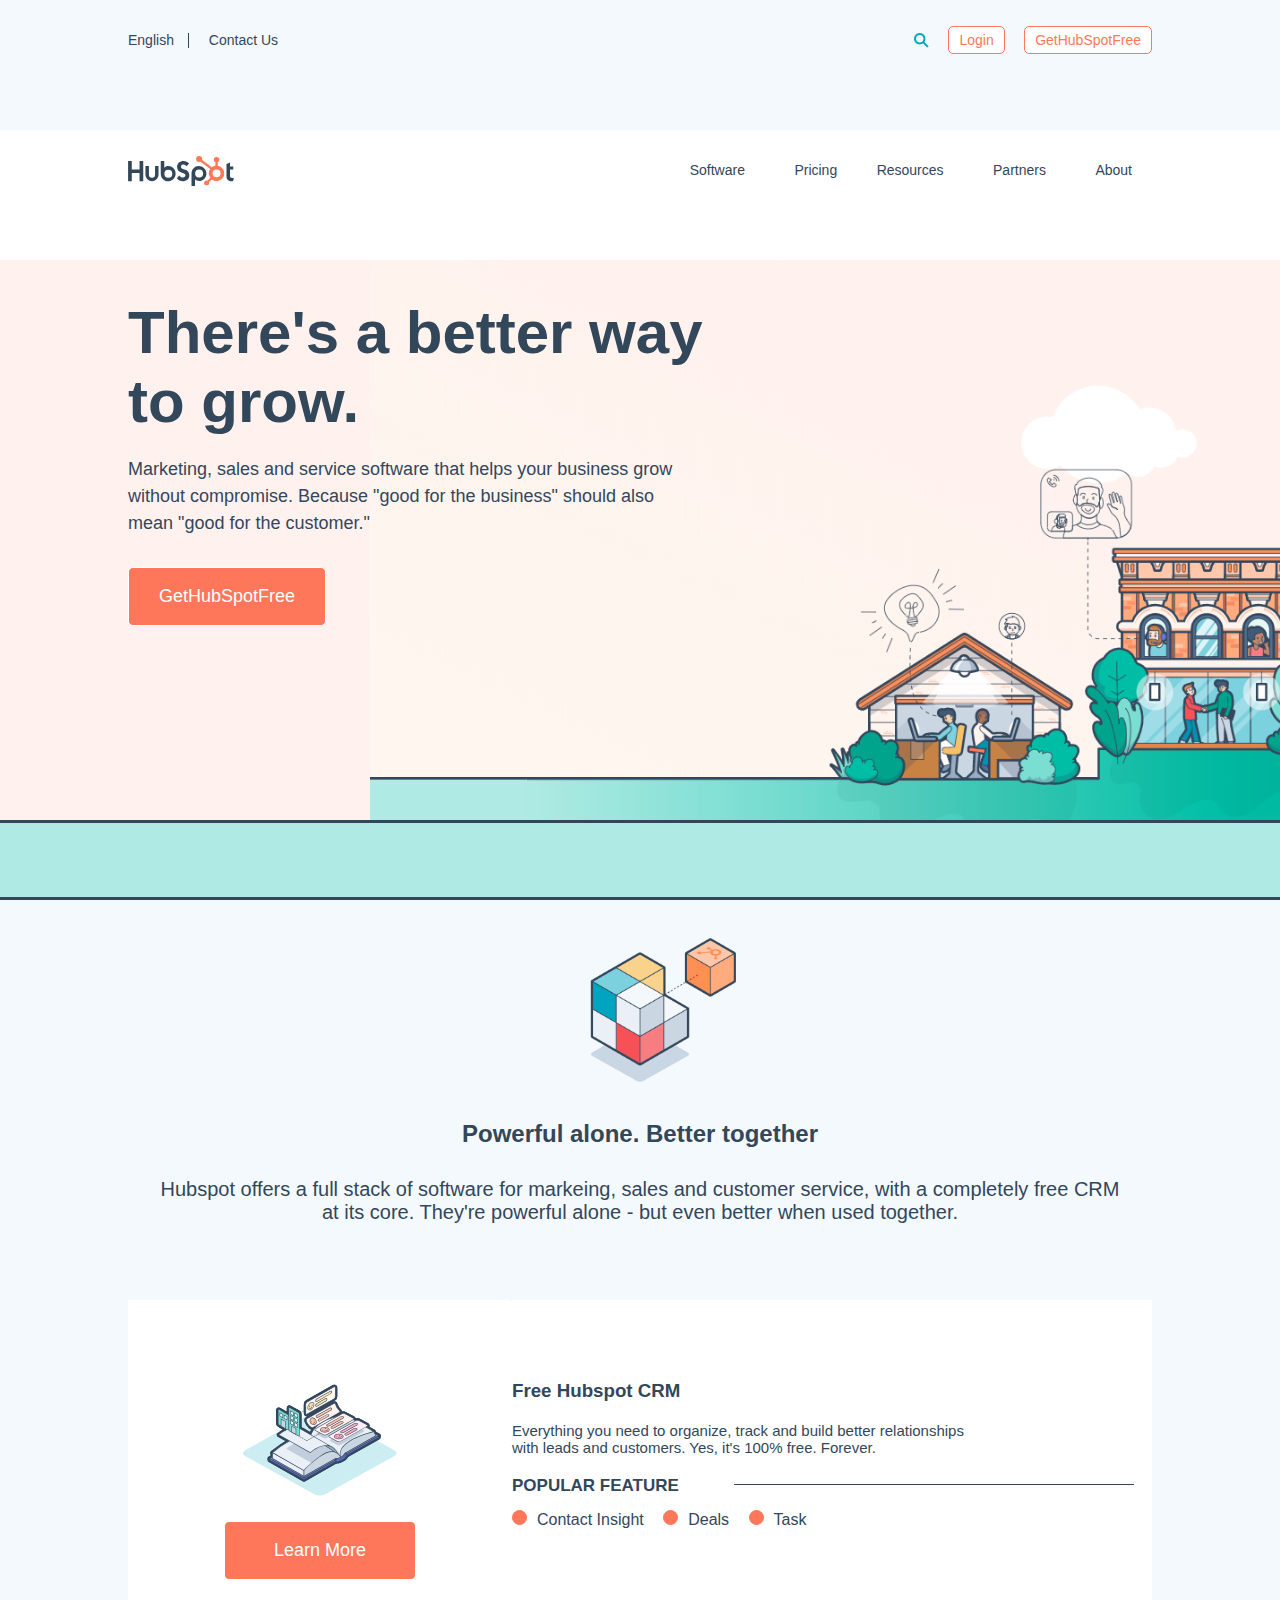
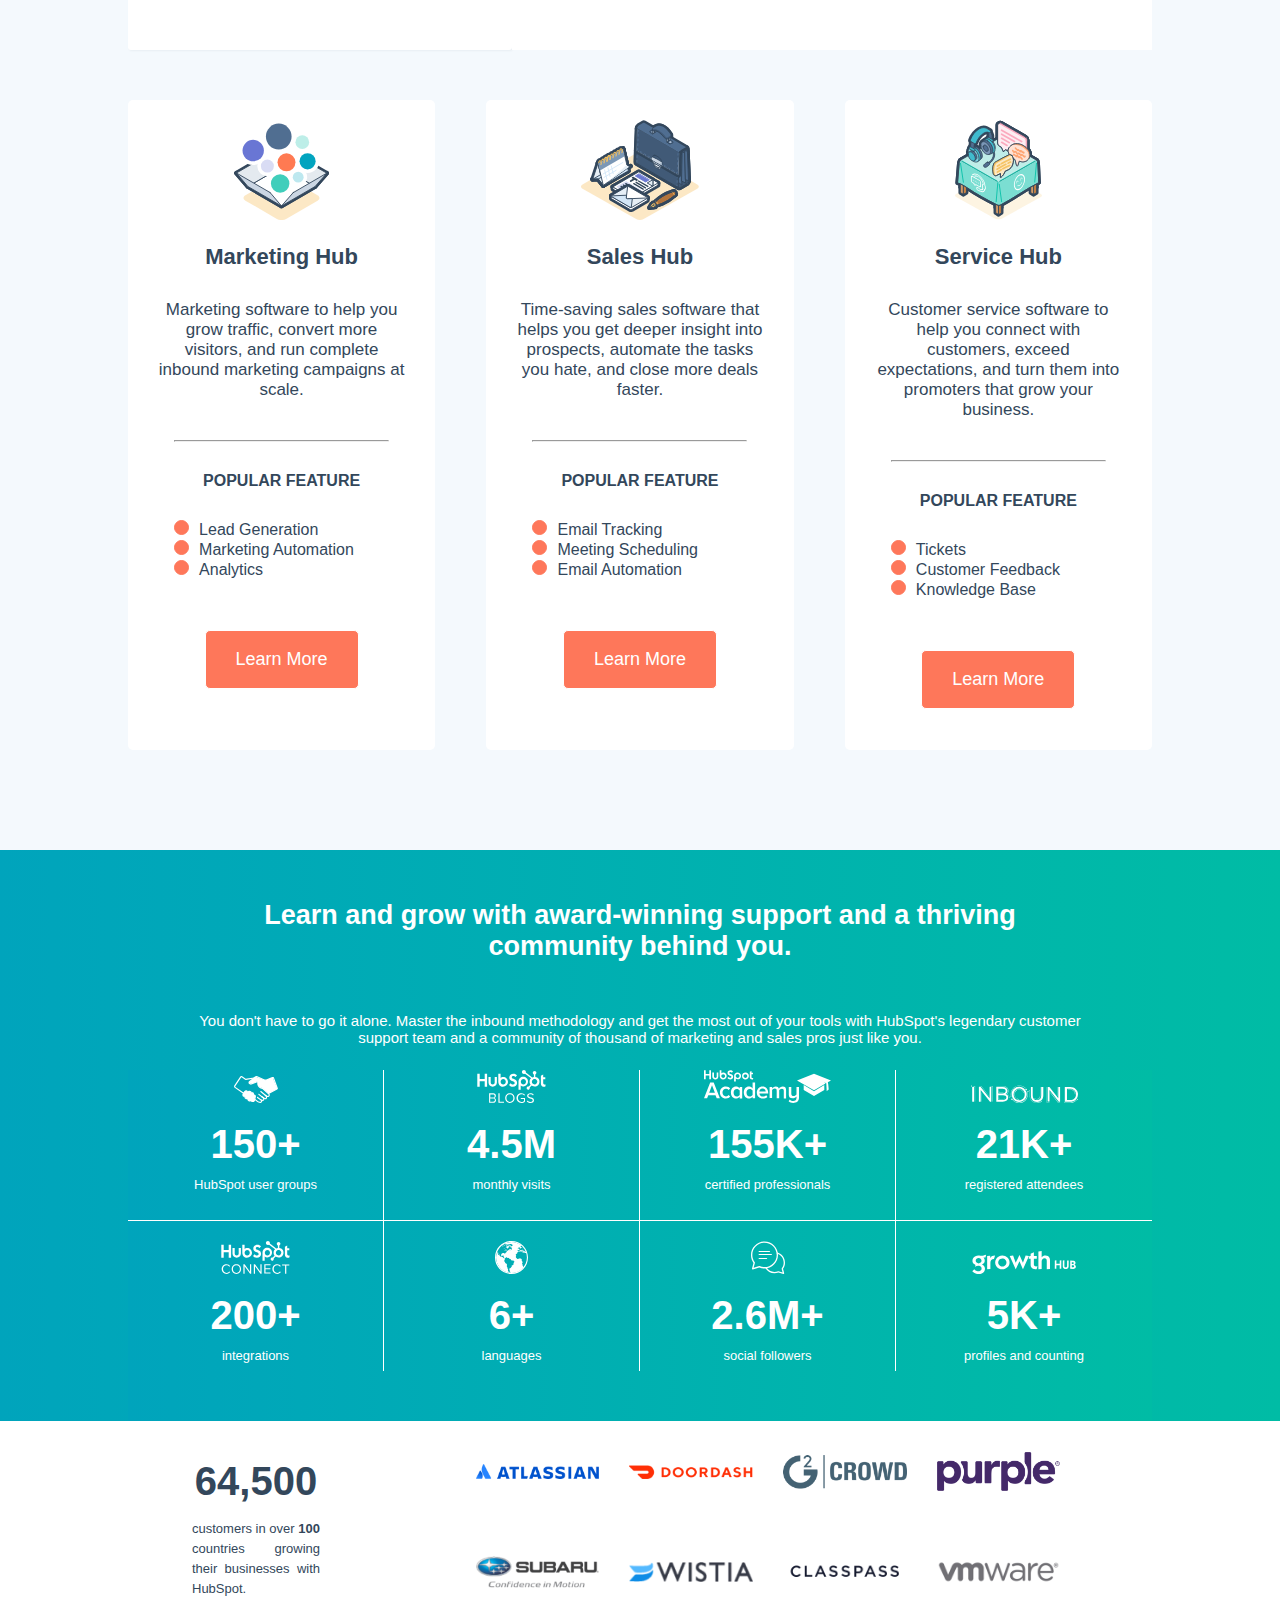
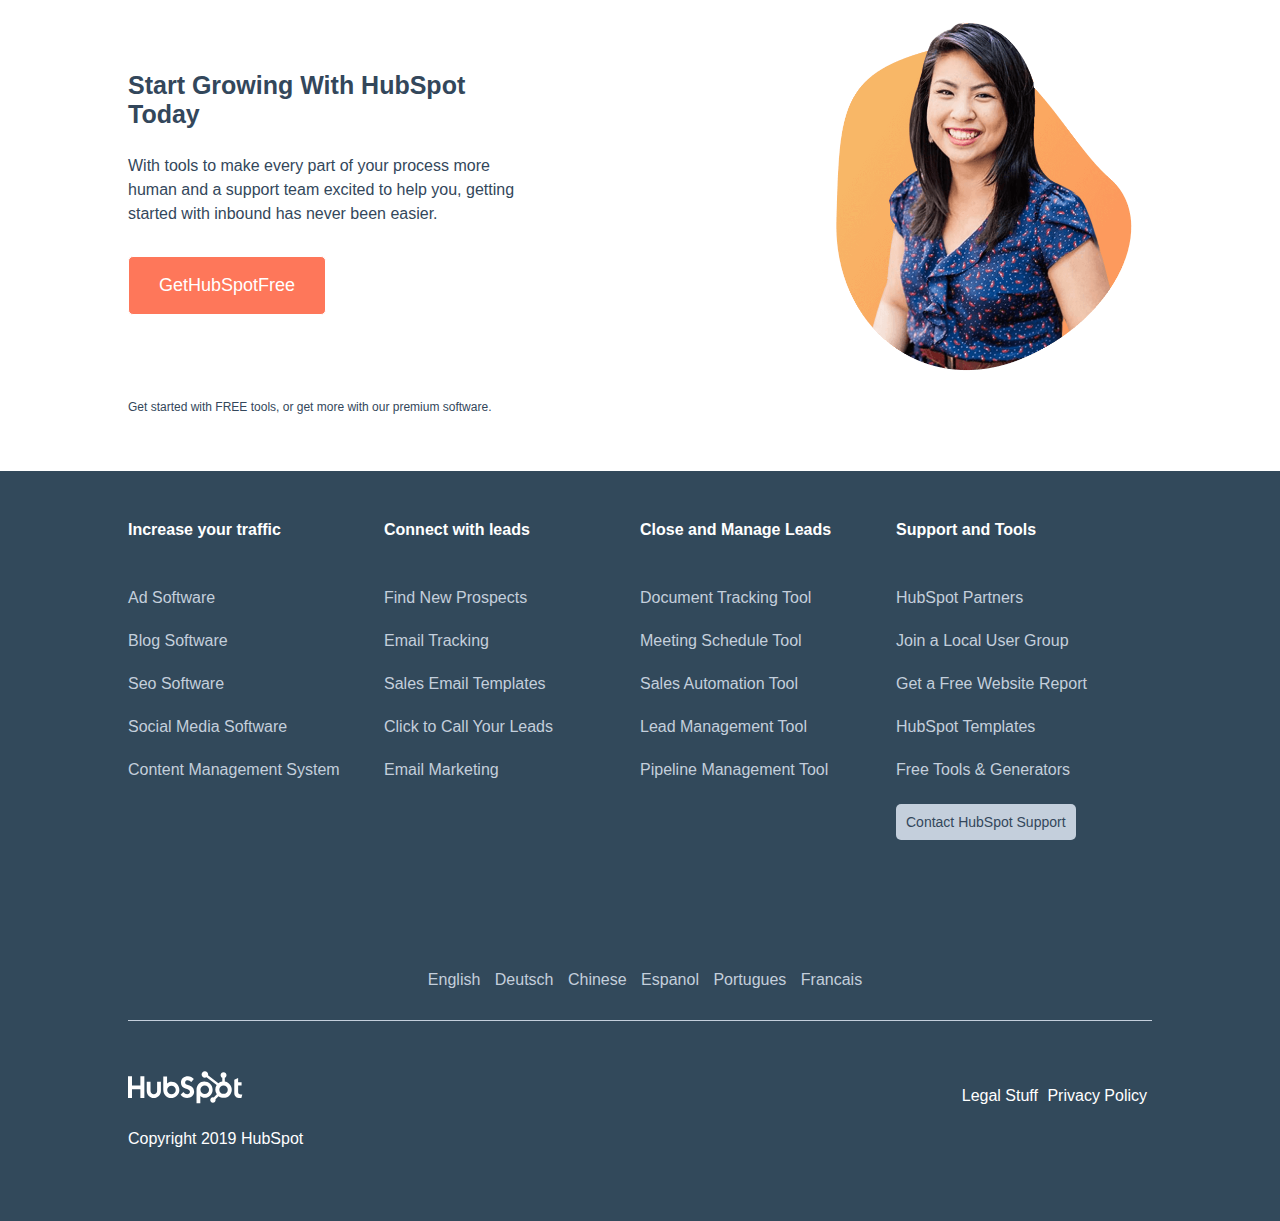
==== commit 19bbf8af: "inizio pulizia codice" ====
--- a/index.html
+++ b/index.html
@@ -61,7 +61,7 @@
 
     <main>
         <!-- jumbotron -->
-        <div class="jumbotron j_bg bg-pink">
+        <div class="jumbotron j_bg">
             <div class="text_container">
                 <h1>There's a better way to grow.</h1>
                 <p>Marketing, sales and service software that helps your business grow without compromise. Because "good
@@ -119,6 +119,7 @@
                         marketing campaigns at scale.</p>
                     <hr>
                     <h4>Popular Feature</h4>
+                    <!-- dovrebbero essere dei link ma i programmatori sono pigri, quindi non ho voglia di cambiarli tutti. -->
                     <ul>
                         <li><i class="fas fa-check"></i>Lead Generation</li>
                         <li><i class="fas fa-check"></i>Marketing Automation</li>
--- a/assets/css/style.css
+++ b/assets/css/style.css
@@ -11,43 +11,27 @@
 .body {
     min-width: 1920px;
 }
-
-form {
-    display: inline-block;
-}
-
 a {
     font-size: 14px;
-}
-
+    text-decoration: none;
+}
 .fa-chevron-down {
     padding: 0 5px 0 5px
 }
-
 .clearfix {
     content: "";
     display: table;
     clear: both;
 }
-
 .jumbotron {
     width: 100%;
     height: 560px;
-}
-
+    background-color: #FFF2EE;
+}
 .container {
     width: 100%;
     padding-bottom: 50px;
 }
-
-.language a {
-    color: #33475B;
-}
-
-.top-nav a {
-    text-decoration: none;
-}
-
 .outline-red, .solid-red {
     border: 1px solid #FE775A;
     background-color: white;
@@ -72,11 +56,6 @@
     padding-right: 15px;
 }
 
-.background-black {
-    background-color: #33475B;
-    border-radius: 50%;
-}
-
 .bg-sky {
     background-color: #F4F9FD;
 }
@@ -85,20 +64,8 @@
     background-color: white;
 }
 
-.bg-pink {
-    background-color: #FFF2EE;
-}
-
 .bg-rubik {
     background-color: #F4F9FD;
-}
-
-.bg-black {
-    background-color: black;
-}
-
-.bg-orange {
-    background-color: #FE775A;
 }
 
 /*** HEADER ***/
@@ -115,11 +82,6 @@
     line-height: 80px;
     float: left;
 }
-
-.language form {
-    display: inline-block;
-}
-
 .vertical-divider {
     display: inline-block;
     background-color: #33475B;
@@ -128,45 +90,37 @@
     width: 1px;
     height: 15px;
 }
-
 .login {
     width: 50%;
     text-align: right;
     line-height: 80px;
     float: left;
 }
-
 .login img, .language img {
     line-height: 80px;
     vertical-align: middle;
     height: 15px;
     width: 15px;
 }
-
 /* bot navbar */
-
 .logo img {
     display: inline-block;
     line-height: 80px;
     vertical-align: middle;
 }
-
 .bot-nav {
     height: 80px;
     line-height: 80px;
 }
-
 .logo {
     width: 20%;
     float: left;
 }
-
 .menu {
     width: 80%;
     float: left;
     text-align: right;
 }
-
 .menu select {
     background-color: white;
     color: #33475B;
@@ -175,16 +129,13 @@
     border-radius: 5px;
     text-decoration: none;
 }
-
 .menu select:hover, menu a:hover {
     cursor: pointer;
 }
-
 .menu a {
     margin-left: 15px;
     padding: 5px 10px;
     text-decoration: none;
-    color: #33475B;
 }
 
 /*** MAIN ***/
@@ -201,6 +152,7 @@
 
 .text_container {
     position: absolute;
+    height: 560px;
     margin-left: 10%;
     margin-top: 3%;
     width: 45%;
@@ -209,13 +161,12 @@
 .text_container h1 {
     font-size: 60px;
     margin-bottom: 20px;
-    font-family: 'Montserrat', sans-serif;
+
 }
 
 .text_container p, .big {
-    font-size: 16px;
+    font-size: 18px;
     line-height: 1.5em;
-    font-family: 'Montserrat', sans-serif;
 }
 
 .big {
@@ -697,6 +648,11 @@
     color: #C4CFDC;
     margin-bottom: 25px;
     list-style: none;
+    cursor: pointer;
+}
+.footer_top_column ul li:hover {
+    color: white;
+    transition: 0.3s;
 }
 
 #call_911 {
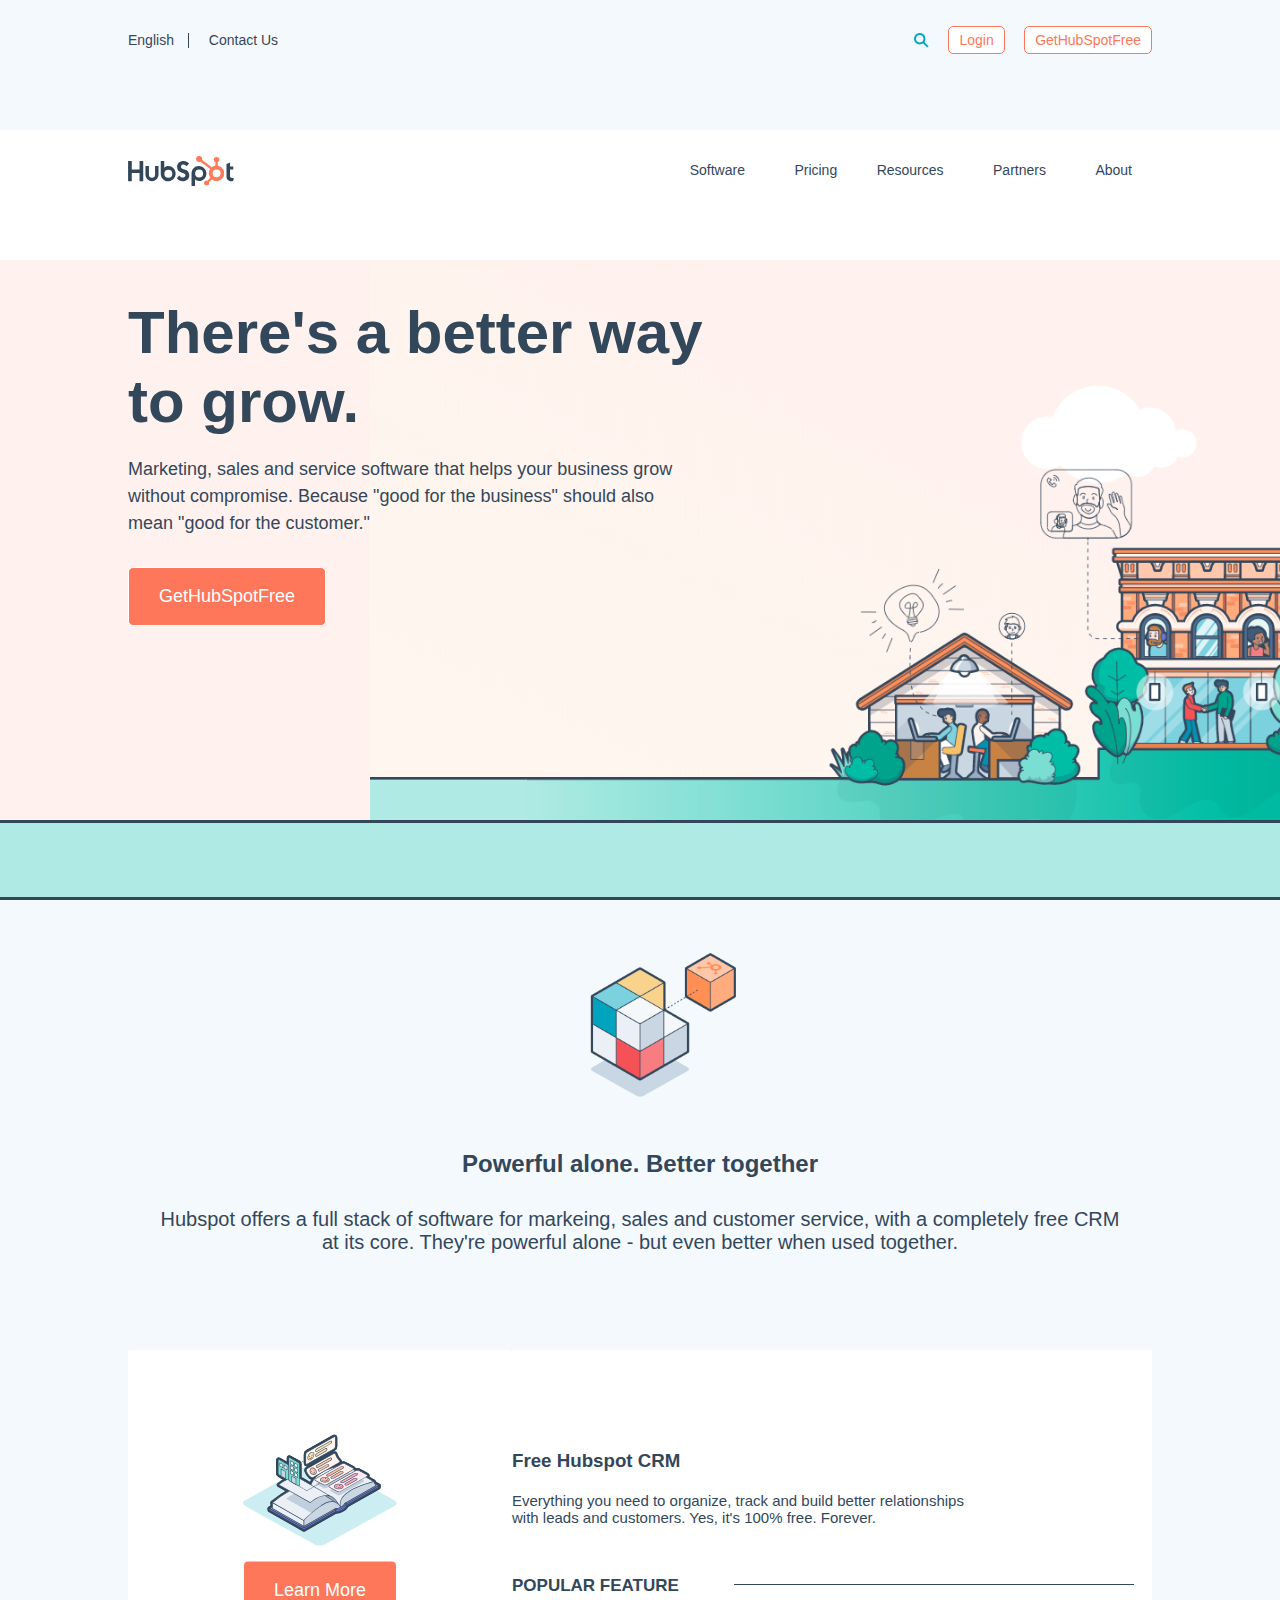
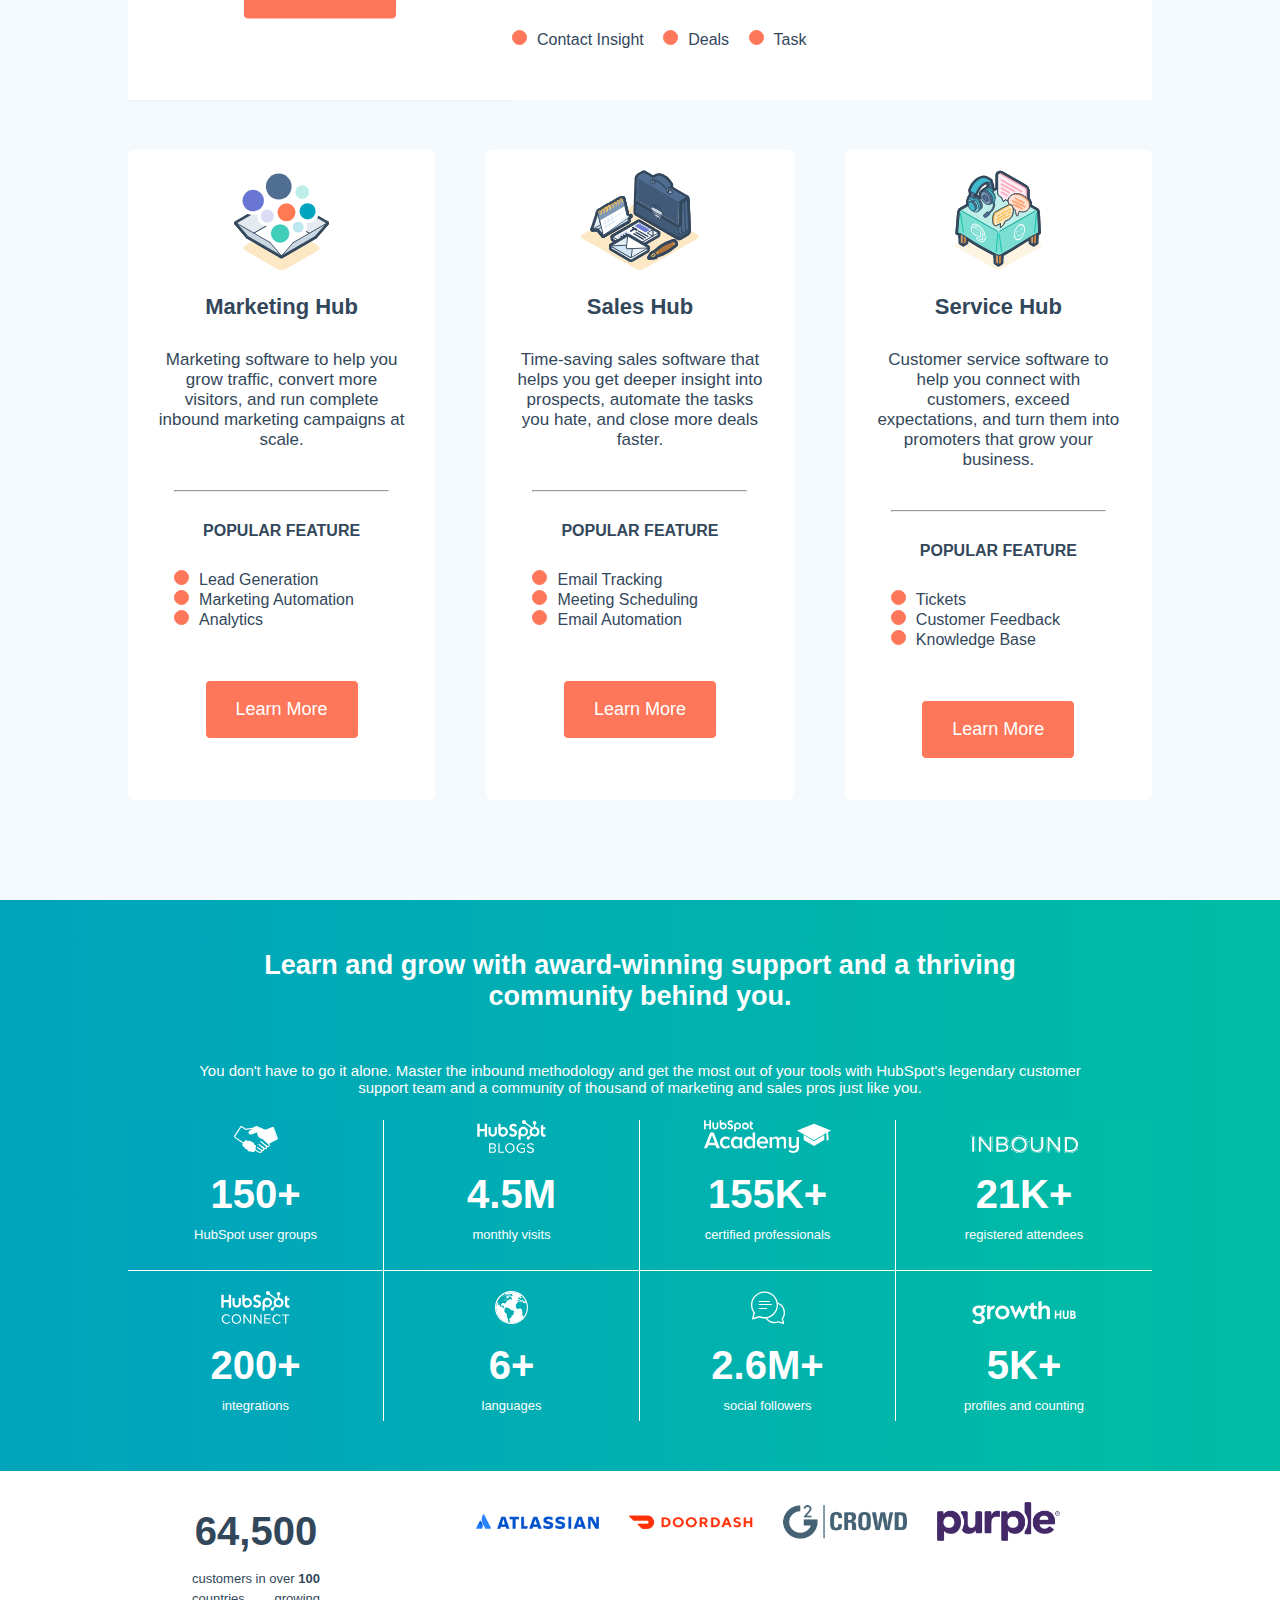
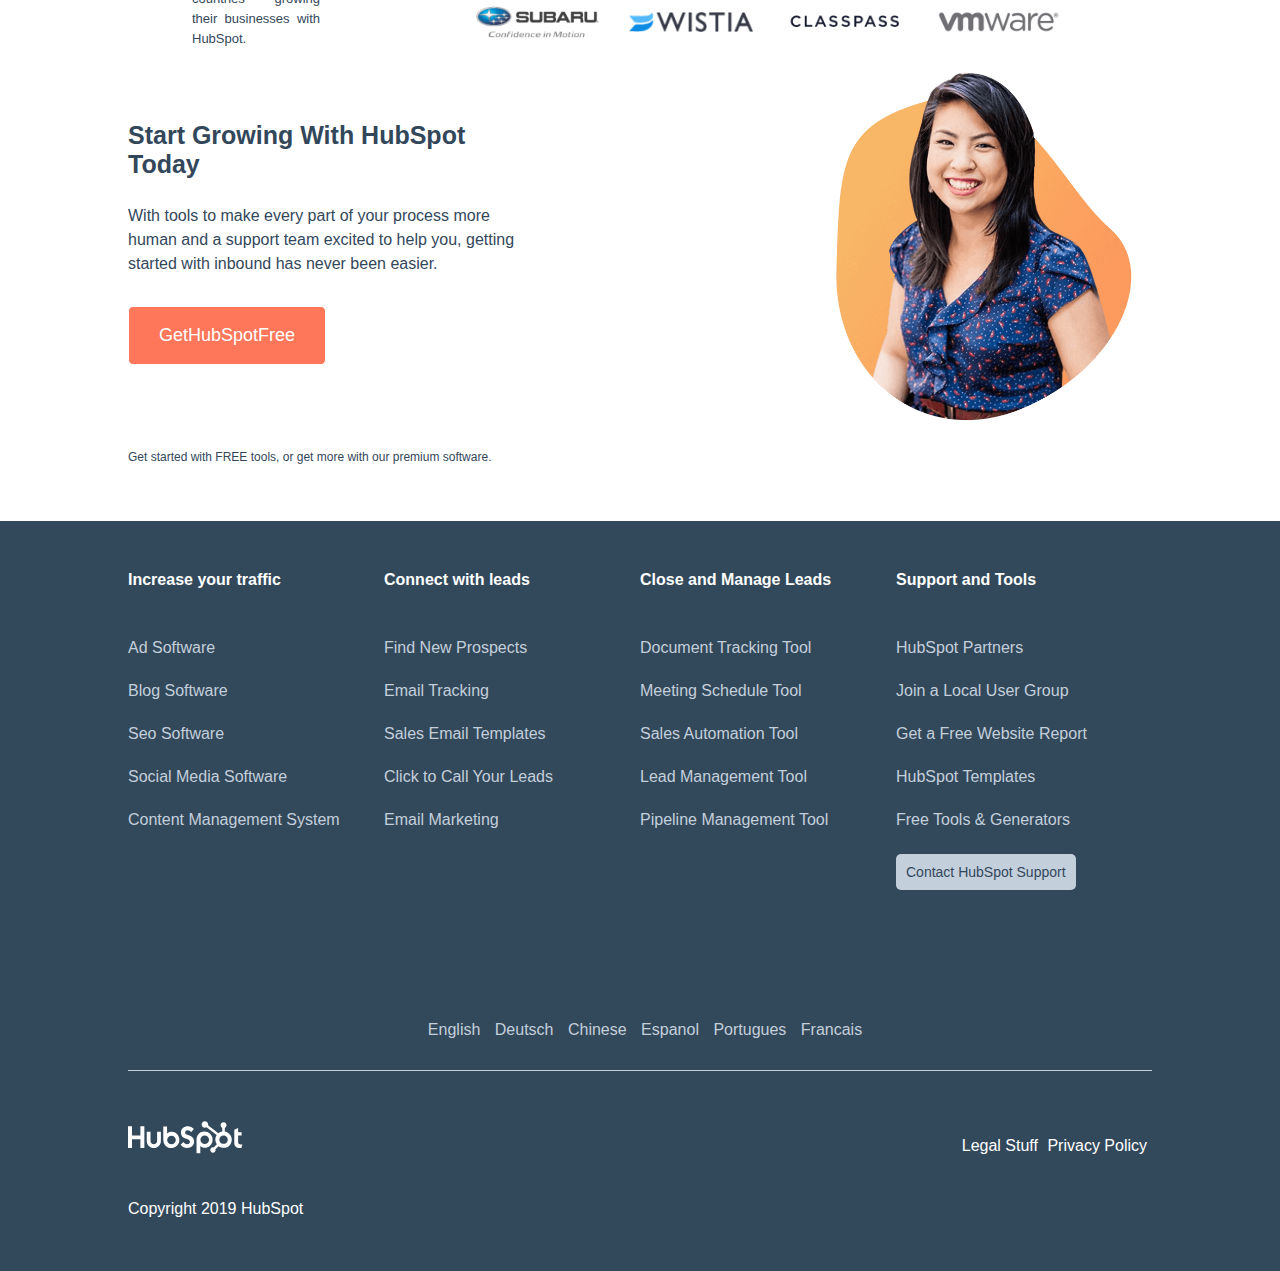
==== commit 132f8359: "modifiche varie" ====
--- a/index.html
+++ b/index.html
@@ -12,6 +12,7 @@
         integrity="sha512-iBBXm8fW90+nuLcSKlbmrPcLa0OT92xO1BIsZ+ywDWZCvqsWgccV3gFoRBv0z+8dLJgyAHIhR35VZc2oM/gI1w=="
         crossorigin="anonymous" />
     <link rel="stylesheet" href="./assets/css/style.css">
+    <link rel="stylesheet" href="./assets/css/dropdown.css">
     <title>Hubspot</title>
 </head>
 
@@ -52,7 +53,7 @@
                     <a href="">Partners</a>
                     <i class="fas fa-chevron-down"></i>
                     <a href="">About</a>
-                    <i class="fas fa-chevron-down"></i>
+                    <i class="fas fa-chevron-down"></i> 
                 </div>
             </nav>
             <!-- navbar bot -->
@@ -74,7 +75,7 @@
         <div class="intersection"></div>
         <!-- /intersezione -->
         <!-- jumbotron cube -->
-        <div class="cube_section bg-rubik">
+        <div class="cube_section bg-rubik clearfix">
             <div class="jumbotron_row_top rubik"></div>
             <div class="jumbotron_row_bot">
                 <h2>Powerful alone. Better together</h2>
@@ -297,7 +298,7 @@
                         <a href=""><i class="fab fa-instagram"></i></a>
                         <a href=""><i class="fab fa-youtube"></i></a>
                         <a href=""><i class="fab fa-twitter"></i></a>
-                        <a href=""><i class="fab fa-linkedin-in"></i></a>  
+                        <a href=""><i class="fab fa-linkedin-in"></i></a>
                     </li>
                 </ul>
             </div>
--- a/assets/css/style.css
+++ b/assets/css/style.css
@@ -11,27 +11,33 @@
 .body {
     min-width: 1920px;
 }
+
 a {
     font-size: 14px;
     text-decoration: none;
 }
+
 .fa-chevron-down {
     padding: 0 5px 0 5px
 }
+
 .clearfix {
     content: "";
     display: table;
     clear: both;
 }
+
 .jumbotron {
     width: 100%;
     height: 560px;
     background-color: #FFF2EE;
 }
+
 .container {
     width: 100%;
     padding-bottom: 50px;
 }
+
 .outline-red, .solid-red {
     border: 1px solid #FE775A;
     background-color: white;
@@ -82,6 +88,7 @@
     line-height: 80px;
     float: left;
 }
+
 .vertical-divider {
     display: inline-block;
     background-color: #33475B;
@@ -90,37 +97,45 @@
     width: 1px;
     height: 15px;
 }
+
 .login {
     width: 50%;
     text-align: right;
     line-height: 80px;
     float: left;
 }
+
 .login img, .language img {
     line-height: 80px;
     vertical-align: middle;
     height: 15px;
     width: 15px;
 }
+
 /* bot navbar */
+
 .logo img {
     display: inline-block;
     line-height: 80px;
     vertical-align: middle;
 }
+
 .bot-nav {
     height: 80px;
     line-height: 80px;
 }
+
 .logo {
     width: 20%;
     float: left;
 }
+
 .menu {
     width: 80%;
     float: left;
     text-align: right;
 }
+
 .menu select {
     background-color: white;
     color: #33475B;
@@ -129,9 +144,11 @@
     border-radius: 5px;
     text-decoration: none;
 }
+
 .menu select:hover, menu a:hover {
     cursor: pointer;
 }
+
 .menu a {
     margin-left: 15px;
     padding: 5px 10px;
@@ -161,7 +178,6 @@
 .text_container h1 {
     font-size: 60px;
     margin-bottom: 20px;
-
 }
 
 .text_container p, .big {
@@ -199,7 +215,11 @@
     border-bottom: 3px solid #33475B;
 }
 
-/* rubik section */
+/* rubik cube section */
+
+.cube_section {
+    width: 100%;
+}
 
 .rubik {
     background-image: url(/assets/img/cube.webp);
@@ -208,18 +228,15 @@
     background-size: 15%;
 }
 
-.jumbotron_row_top {
-    height: 55%;
+.jumbotron_row_top, .jumbotron_row_bot {
+    height: 250px;
     width: 100%;
     float: left;
     text-align: center;
 }
 
 .jumbotron_row_bot {
-    height: 35%;
-    width: 100%;
-    float: left;
-    text-align: center;
+    height: 200px;
 }
 
 .jumbotron_row_bot h2 {
@@ -230,11 +247,6 @@
     display: inline-block;
     font-size: 20px;
     width: 75%;
-}
-
-.cube_section {
-    width: 100%;
-    height: 400px;
 }
 
 /* free crm section */
@@ -265,7 +277,7 @@
 .crm_text_container {
     height: 50%;
     position: absolute;
-    top: 0;
+    top: 20px;
 }
 
 .crm_text_container p {
@@ -281,10 +293,9 @@
 
 .crm_text_container h4 {
     display: inline-block;
-    padding-top: 20px;
+    padding-top: 50px;
     font-weight: bold;
     font-size: 17px;
-    vertical-align: middle;
 }
 
 .horizontal_divider {
@@ -298,7 +309,7 @@
 }
 
 .checkmarks {
-    height: 40%;
+    height: 20%;
     position: absolute;
     bottom: 0;
 }
@@ -310,7 +321,7 @@
     margin-right: 10px;
     text-align: center;
     line-height: 15px;
-    font-size: 10px;
+    font-size: 15px;
     color: white;
     border: 1px solid #FE775A;
     background-color: #FE775A;
@@ -346,9 +357,8 @@
 
 .img_book .big {
     position: absolute;
-    bottom: 0;
-    left: 25%;
-    right: 25%;
+    top: 75%;
+    transform: translate(-50%, -50%);
 }
 
 .img_book .big:hover {
@@ -588,6 +598,14 @@
     float: left;
 }
 
+.start_growing_right {
+    width: 50%;
+    height: 350px;
+    margin-left: 8%;
+    text-align: right;
+    float: left;
+}
+
 .start_growing_left h2 {
     width: 400px;
     text-align: left;
@@ -607,24 +625,19 @@
     margin-top: 80px;
 }
 
-.start_growing_right {
-    width: 50%;
-    height: 350px;
-    margin-left: 8%;
-    text-align: right;
-    float: left;
-}
-
 .start_growing_right img {
     height: 100%;
 }
 
 /* footer */
 
+footer, .footer_logo p, .footer_legal a, .footer_top_column h4, .footer_top_column ul li:hover, #social_icons a>.fab:hover {
+    color: white;
+}
+
 footer {
     width: 100%;
     background-color: #32495B;
-    color: white;
 }
 
 .footer_top_container {
@@ -640,7 +653,6 @@
 }
 
 .footer_top_column h4 {
-    color: white;
     margin: 50px 0;
 }
 
@@ -650,10 +662,6 @@
     list-style: none;
     cursor: pointer;
 }
-.footer_top_column ul li:hover {
-    color: white;
-    transition: 0.3s;
-}
 
 #call_911 {
     display: inline-block;
@@ -668,11 +676,6 @@
     text-decoration: none;
 }
 
-#call_911:hover {
-    background-color: white;
-    transition: 0.5s;
-}
-
 .footer_top_container:nth-of-type(2) {
     height: 50px;
     text-align: center;
@@ -688,7 +691,7 @@
     text-decoration: none;
 }
 
-.footer_logo {
+.footer_logo, .footer_legal {
     width: 50%;
     height: 150px;
     line-height: 50px;
@@ -696,26 +699,20 @@
     float: left;
 }
 
+.footer_legal {
+    text-align: right;
+    margin-top: 50px;
+}
+
 .footer_logo img {
-    display: block;
     margin: 50px 0 10px 0;
     line-height: 50px;
 }
 
 .footer_logo p, .footer_legal a {
-    color: white;
     font-size: 16px;
     margin-right: 5px;
     text-decoration: none;
-}
-
-.footer_legal {
-    height: 150px;
-    width: 50%;
-    text-align: right;
-    float: left;
-    line-height: 50px;
-    margin-top: 50px;
 }
 
 .fa-facebook-f, .fa-instagram, .fa-youtube, .fa-twitter, .fa-linkedin-in {
@@ -724,7 +721,10 @@
     padding-right: 18px;
 }
 
-#social_icons a>.fab:hover {
-    color: white;
+#social_icons a>.fab:hover, .footer_top_column ul li:hover, #call_911:hover {
     transition: 0.5s;
+}
+
+#call_911:hover {
+    background-color: white;
 }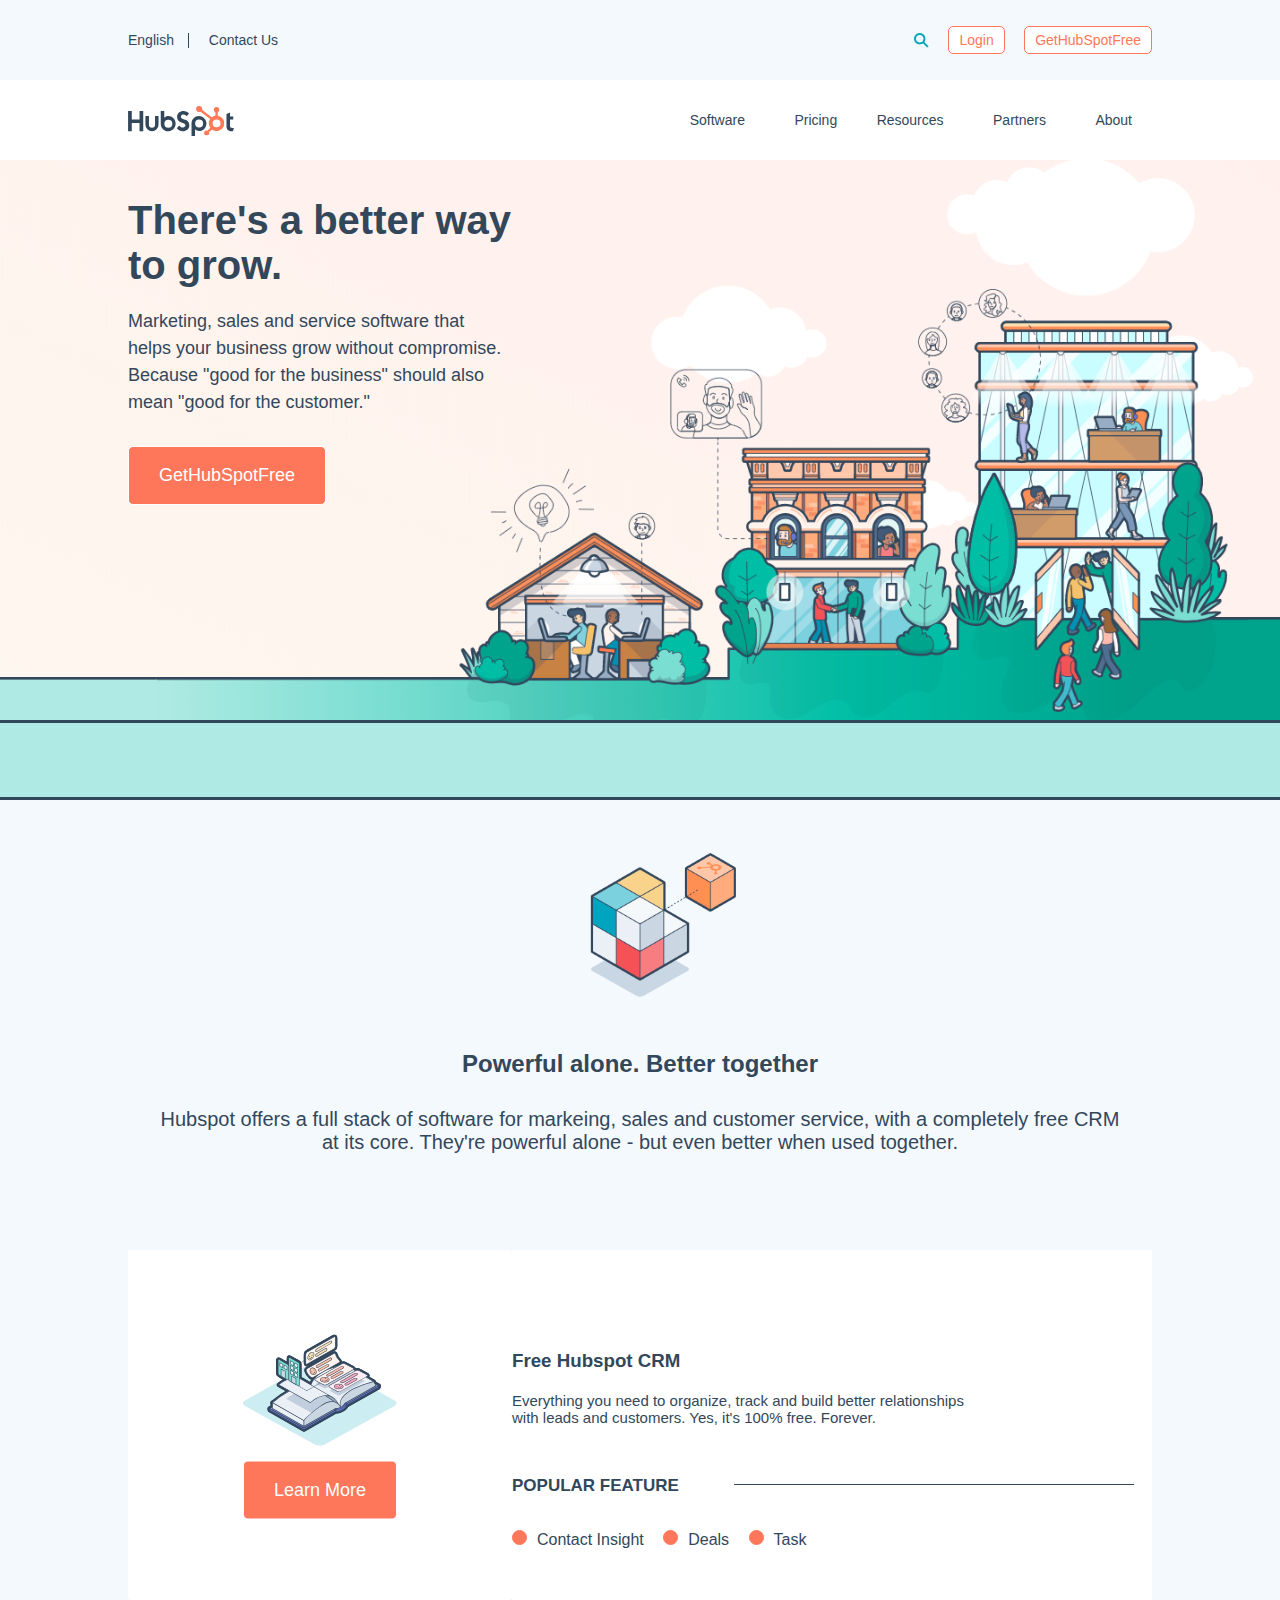
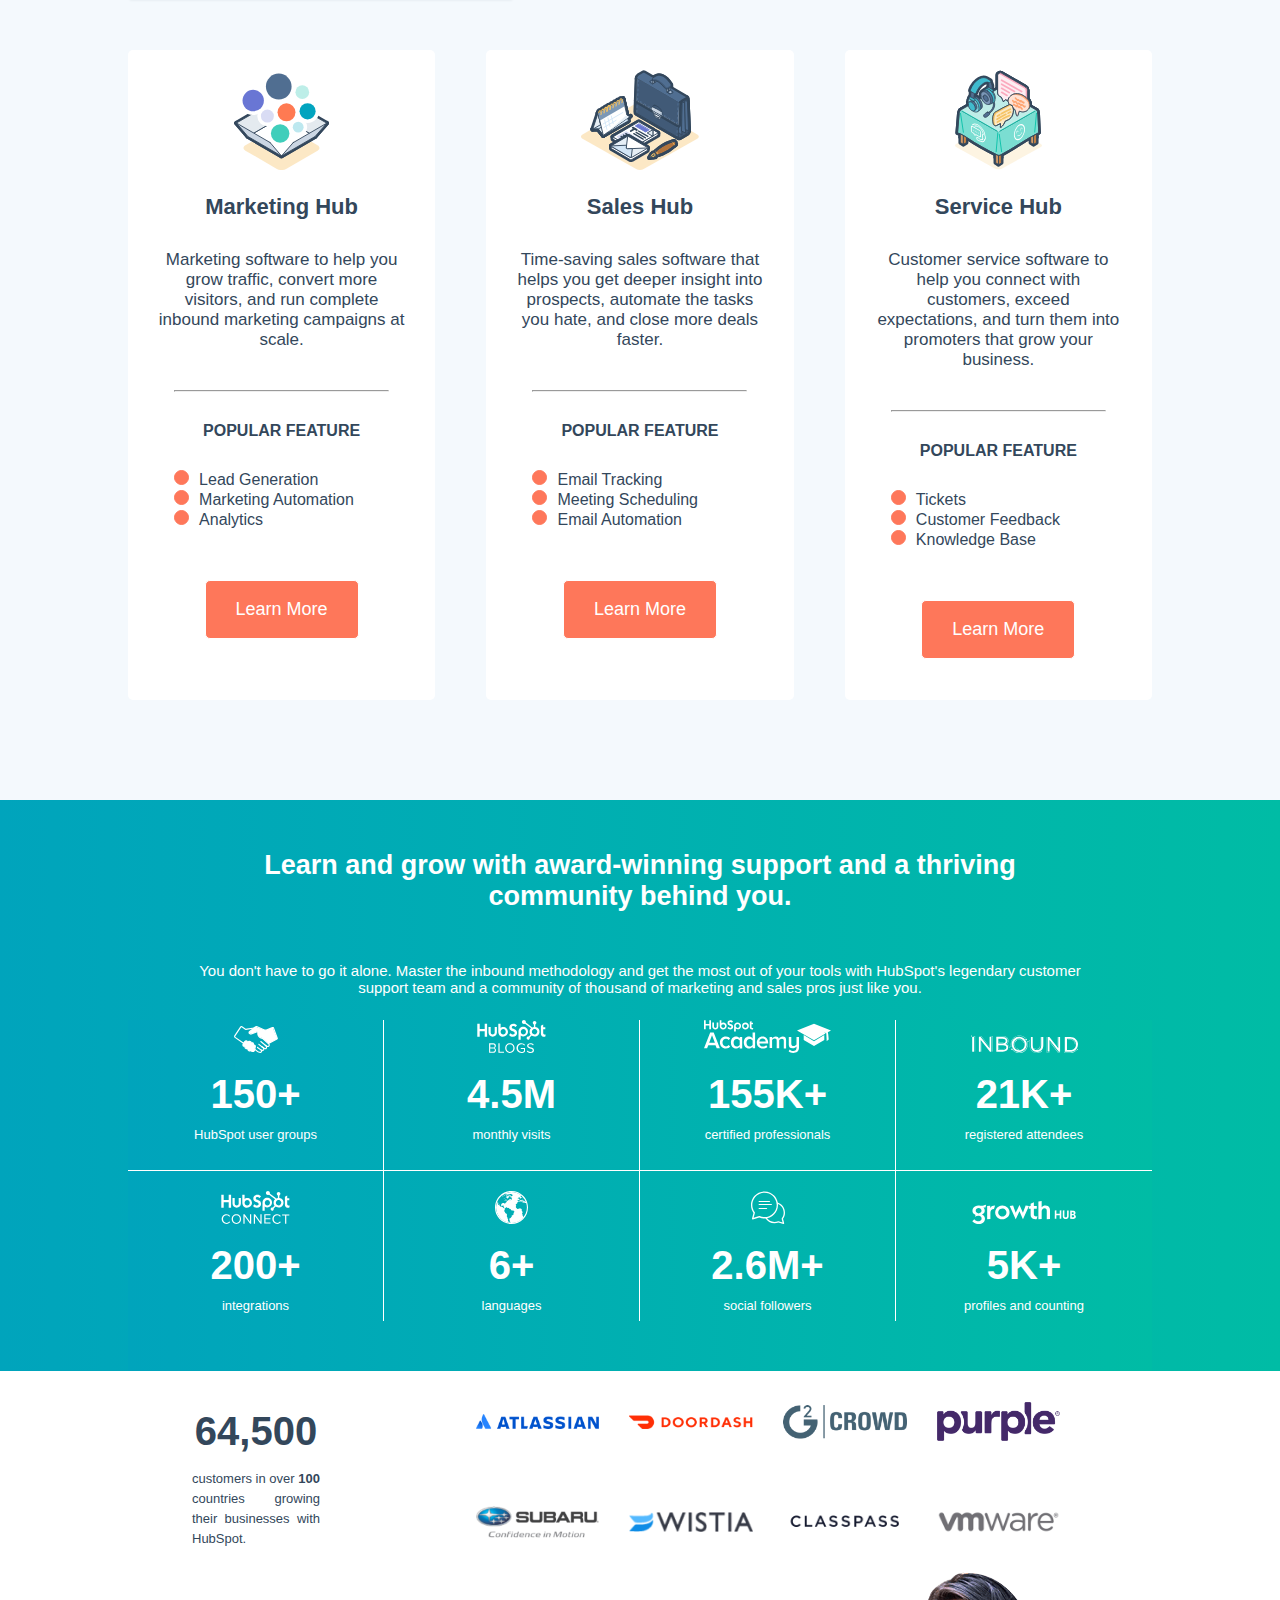
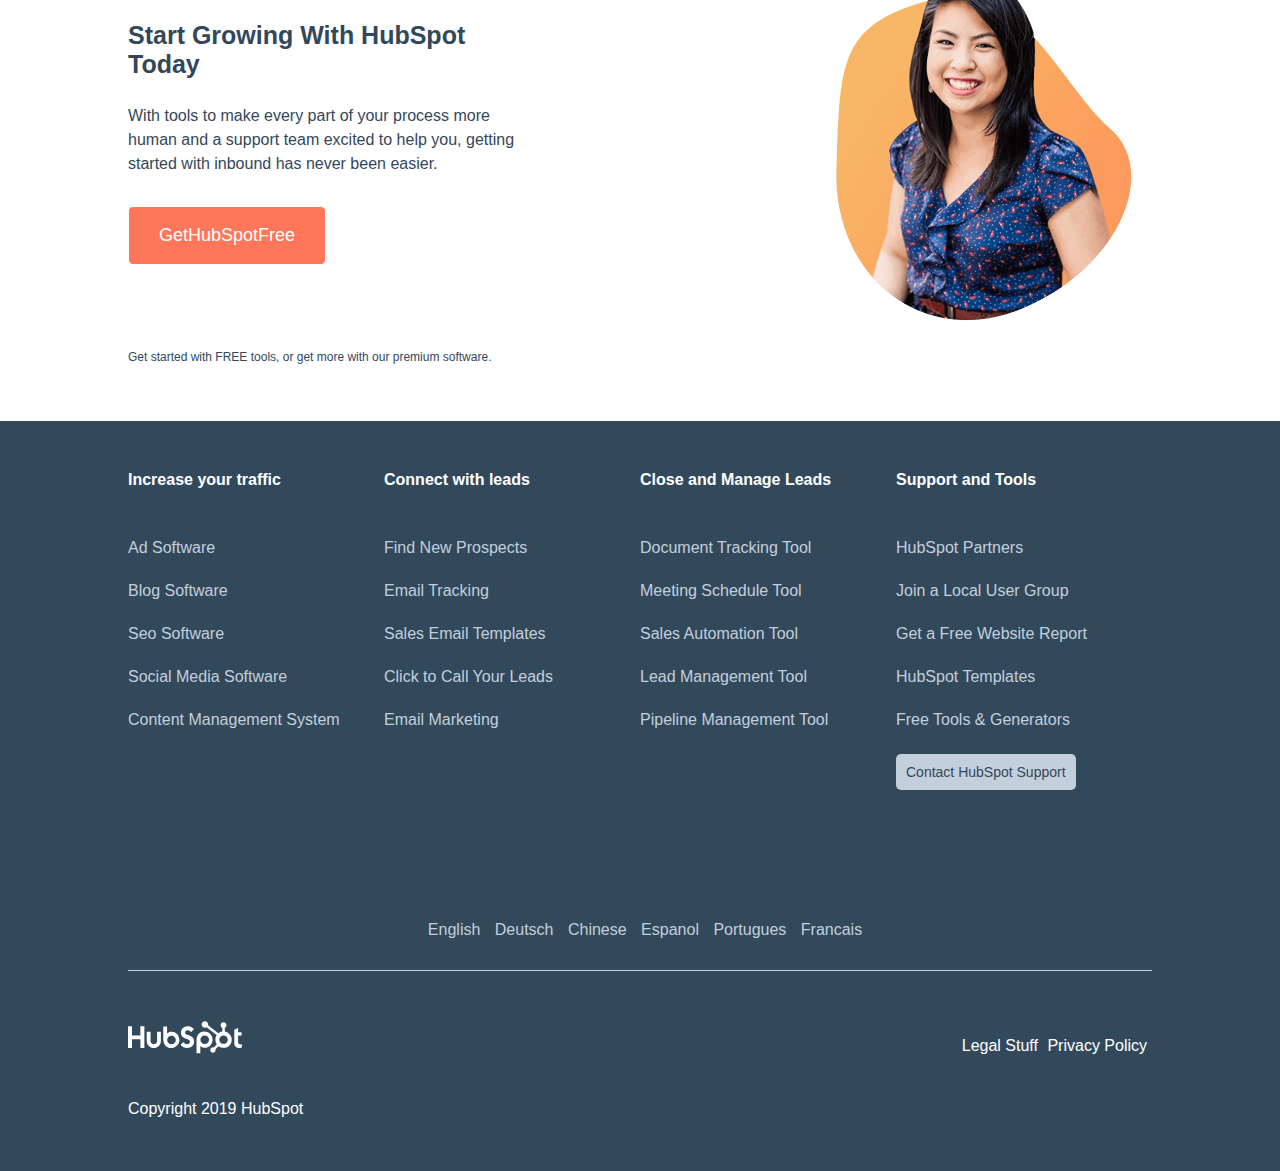
==== commit 4fdbc4bd: "menu in posizione fissa" ====
--- a/index.html
+++ b/index.html
@@ -12,20 +12,18 @@
         integrity="sha512-iBBXm8fW90+nuLcSKlbmrPcLa0OT92xO1BIsZ+ywDWZCvqsWgccV3gFoRBv0z+8dLJgyAHIhR35VZc2oM/gI1w=="
         crossorigin="anonymous" />
     <link rel="stylesheet" href="./assets/css/style.css">
-    <link rel="stylesheet" href="./assets/css/dropdown.css">
     <title>Hubspot</title>
 </head>
 
 <body>
     <header>
-        <div class="container bg-sky clearfix">
+        <div class="container fixed bg-sky clearfix">
             <!-- navbar top -->
             <nav class="top-nav">
                 <div class="language">
                     <i class="fas fa-globe-europe"></i>
                     <a href="">English</a>
                     <i class="fas fa-chevron-down"></i>
-                    <!-- /pulsante scelta linguaggio -->
                     <span class="vertical-divider"></span>
                     <a class="padding-left" href="#">Contact Us</a>
                 </div>
@@ -36,11 +34,10 @@
                 </div>
             </nav>
             <!-- /navbar top -->
-
         </div>
         <div class="container bg-white clearfix">
             <!-- navbar bot -->
-            <nav class="bot-nav">
+            <nav class="bot-nav mg-top">
                 <div class="logo">
                     <img src="./assets/img/logo.svg" alt="hubspot logo">
                 </div>
@@ -62,7 +59,7 @@
 
     <main>
         <!-- jumbotron -->
-        <div class="jumbotron j_bg">
+        <div class="jumbotron">
             <div class="text_container">
                 <h1>There's a better way to grow.</h1>
                 <p>Marketing, sales and service software that helps your business grow without compromise. Because "good
@@ -111,7 +108,7 @@
             </div>
         </div>
         <!-- /free crm section -->
-        <div class="container bg-rubik">
+        <div class="container padding-bt bg-rubik">
             <div class="card-container clearfix">
                 <div class="card">
                     <img src="./assets/img/buble.svg" alt="bubble image">
--- a/assets/css/style.css
+++ b/assets/css/style.css
@@ -28,6 +28,11 @@
 }
 
 .jumbotron {
+    background-image: url(/assets/img/jumbotron.png);
+    background-size: cover;
+    background-repeat: no-repeat;
+    background-position-y: 50%;
+    position: relative;
     width: 100%;
     height: 560px;
     background-color: #FFF2EE;
@@ -35,6 +40,8 @@
 
 .container {
     width: 100%;
+}
+.padding-bt {
     padding-bottom: 50px;
 }
 
@@ -81,6 +88,16 @@
     height: 80px;
     margin: auto;
 }
+.fixed {
+    position: fixed;
+    top: 0;
+    left: 0;
+    width: 100%;
+    z-index: 1;
+}
+.mg-top {
+    margin-top: 80px;
+}
 
 .language {
     width: 50%;
@@ -159,24 +176,16 @@
 
 /* jumbotron */
 
-.j_bg {
-    background-image: url(/assets/img/jumbotron.png);
-    background-size: cover;
-    background-repeat: no-repeat;
-    background-position: 370px;
-    position: relative;
-}
-
 .text_container {
     position: absolute;
     height: 560px;
     margin-left: 10%;
     margin-top: 3%;
-    width: 45%;
+    width: 30%;
 }
 
 .text_container h1 {
-    font-size: 60px;
+    font-size: 40px;
     margin-bottom: 20px;
 }
 
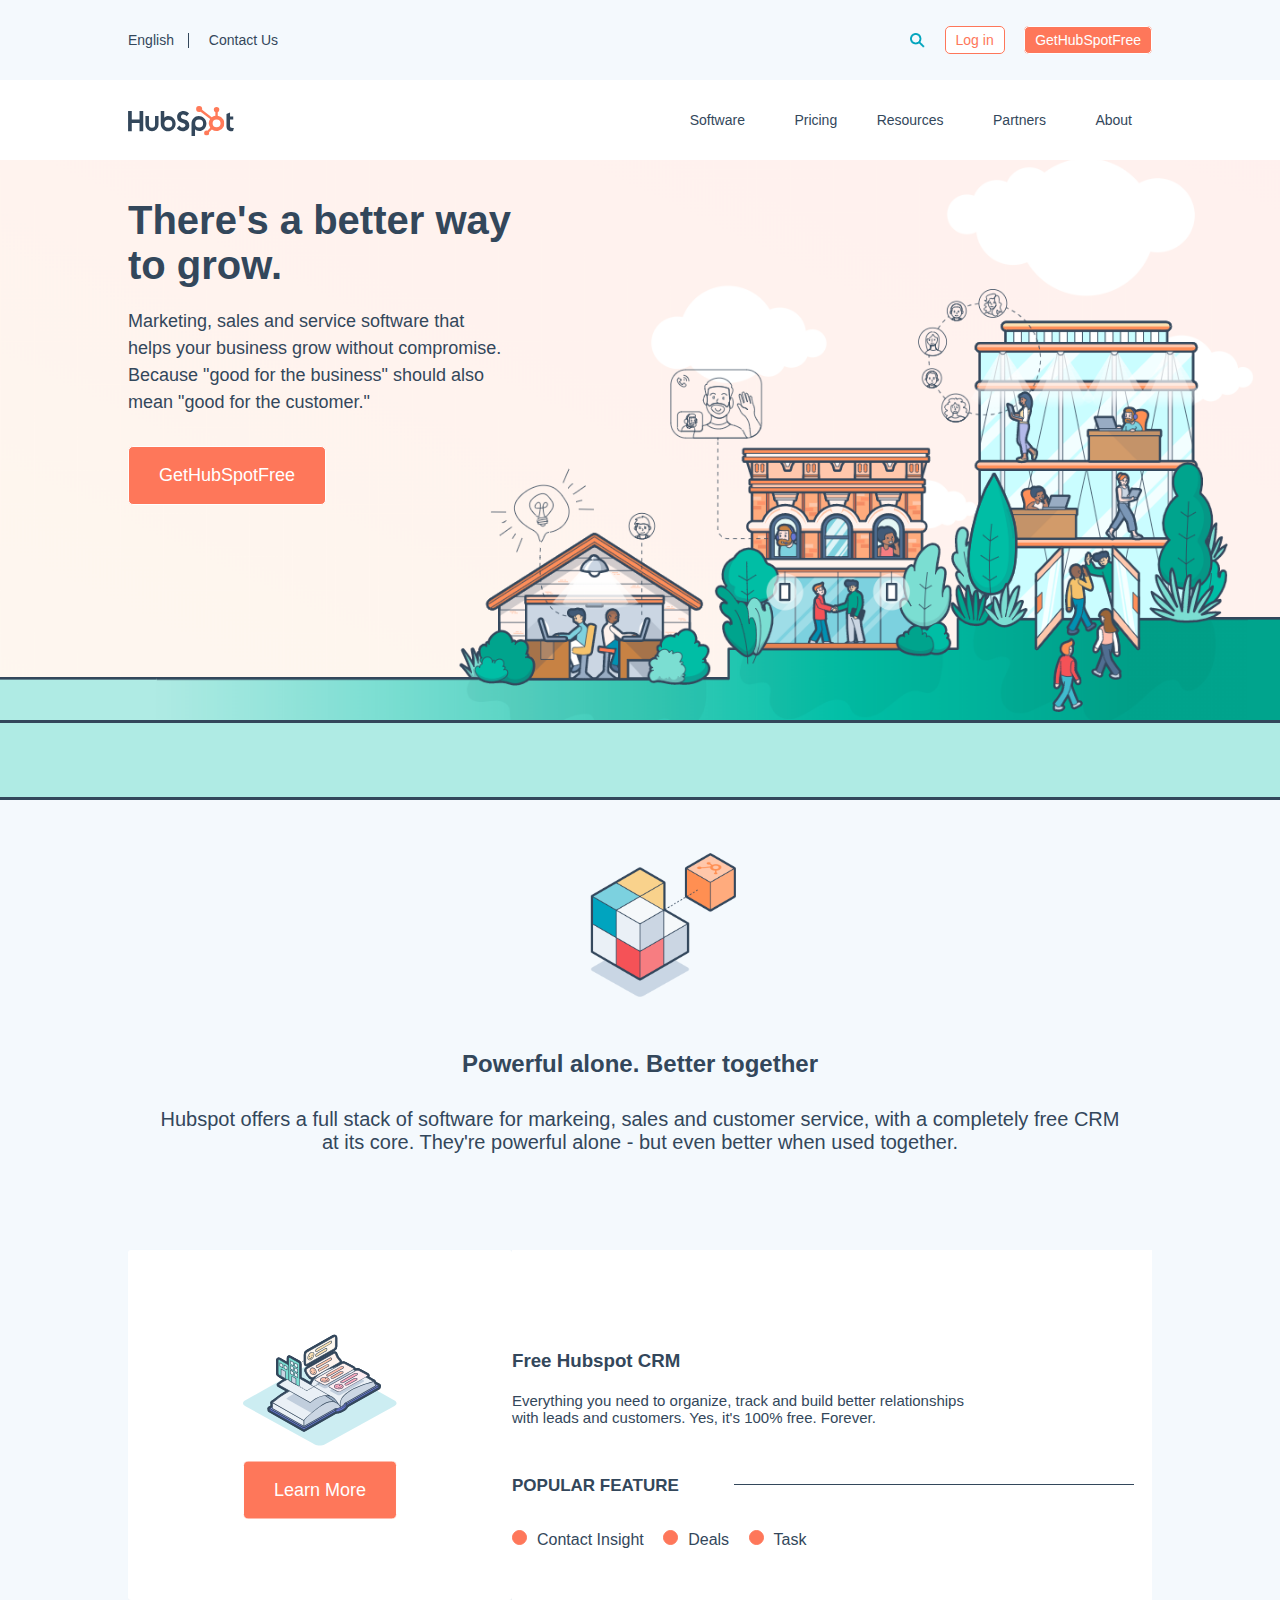
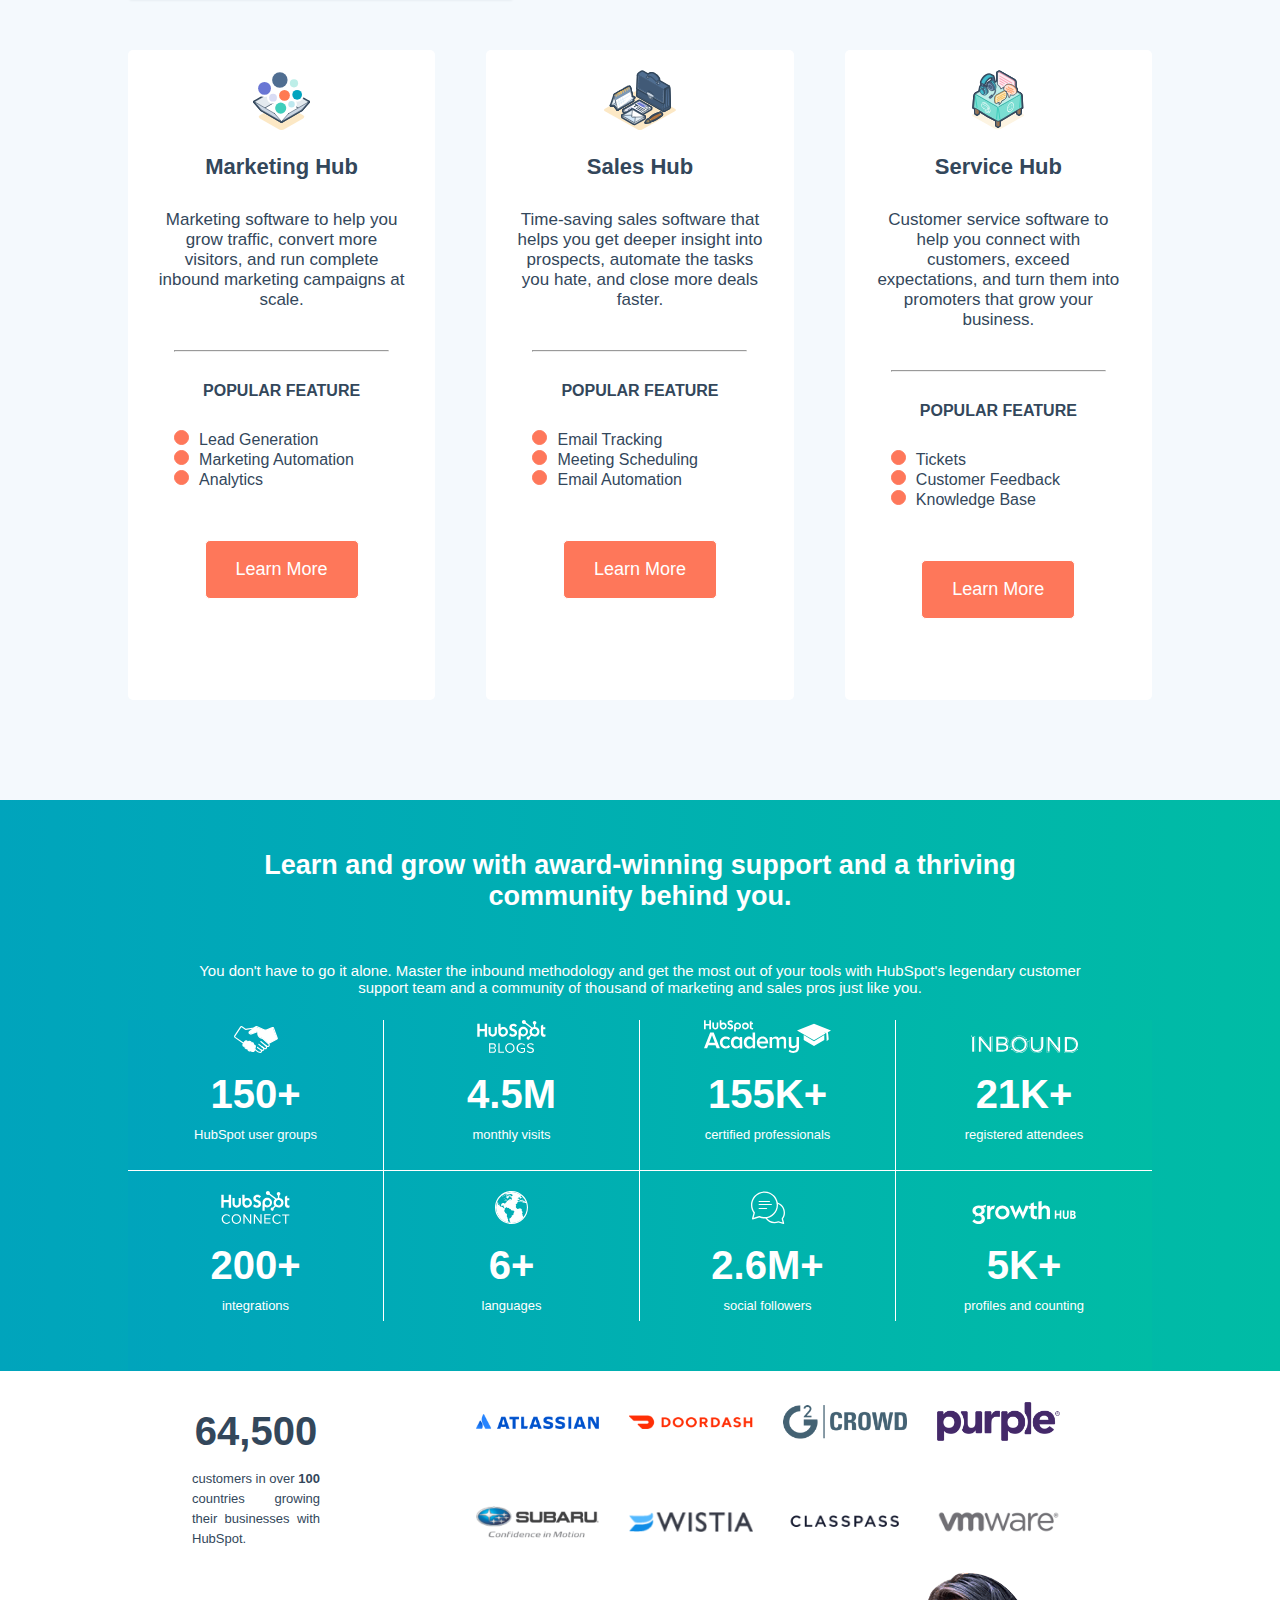
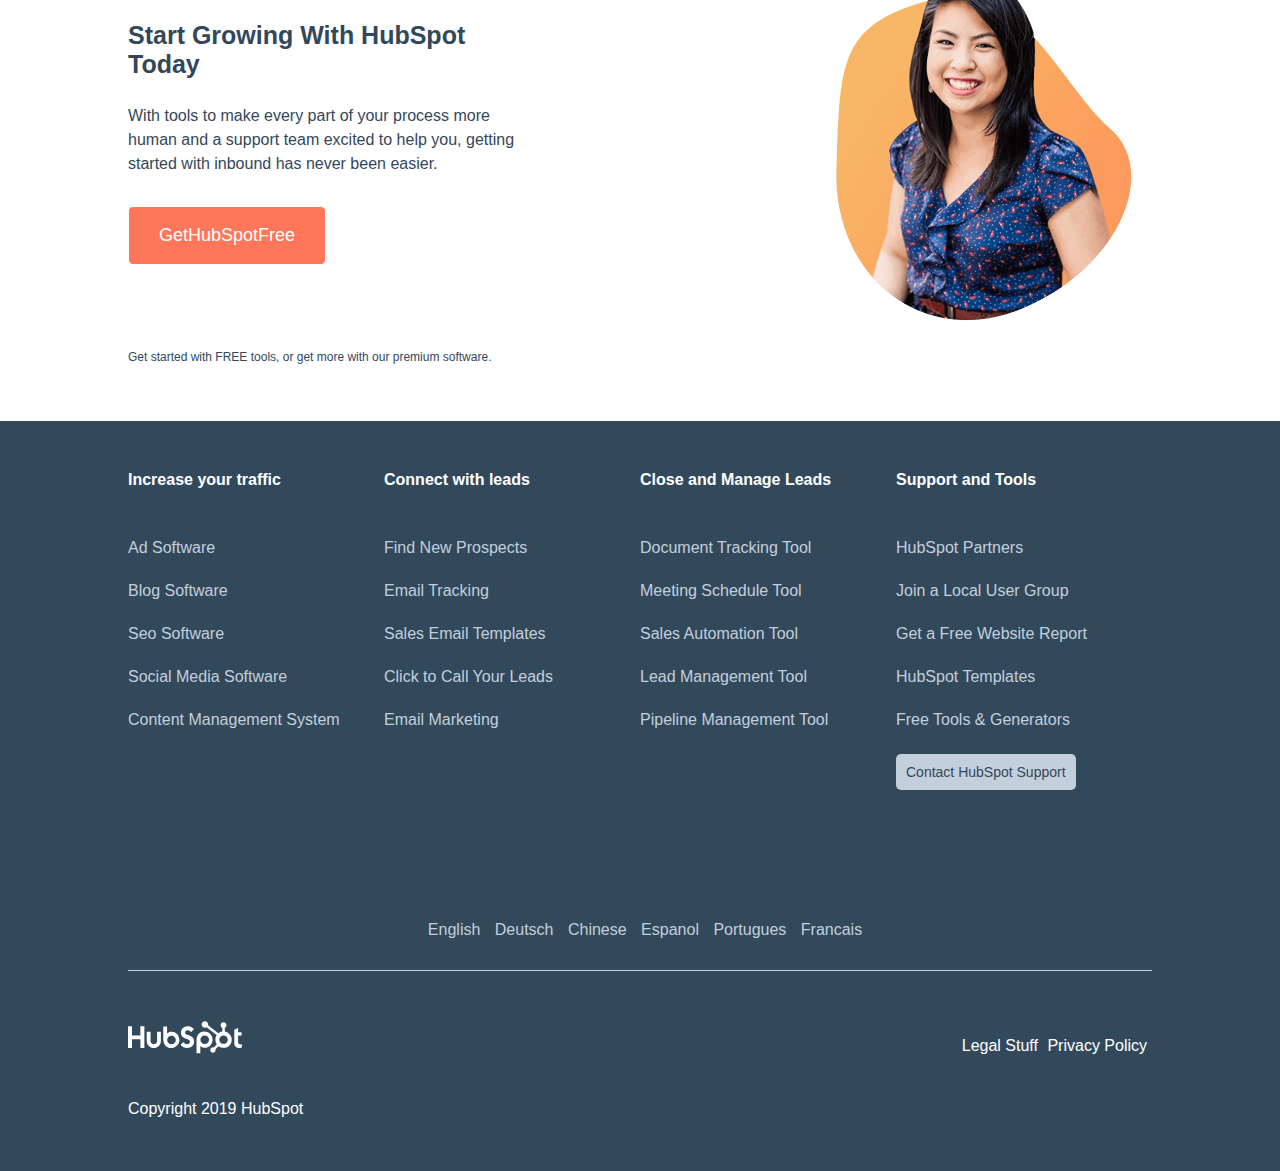
==== commit d07cb762: "corretto colore pulsanti" ====
--- a/index.html
+++ b/index.html
@@ -29,8 +29,8 @@
                 </div>
                 <div class="login">
                     <img src="./assets/img/search-20icon.webp" alt="search icon">
-                    <a class="outline-red" href="#">Login</a>
-                    <a class="solid-red" href="#">GetHubSpotFree</a>
+                    <a class="solid-red" href="#">Log in</a>
+                    <a class="outline-red" href="#">GetHubSpotFree</a>
                 </div>
             </nav>
             <!-- /navbar top -->
--- a/assets/css/style.css
+++ b/assets/css/style.css
@@ -28,7 +28,7 @@
 }
 
 .jumbotron {
-    background-image: url(/assets/img/jumbotron.png);
+    background-image: url(../img/jumbotron.png);
     background-size: cover;
     background-repeat: no-repeat;
     background-position-y: 50%;
@@ -45,7 +45,7 @@
     padding-bottom: 50px;
 }
 
-.outline-red, .solid-red {
+.solid-red {
     border: 1px solid #FE775A;
     background-color: white;
     color: #FE775A;
@@ -55,10 +55,26 @@
     transition: 0.3s;
 }
 
-.outline-red:hover, .solid-red:hover {
+.outline-red {
+    border: 1px solid white;;
+    background-color: #FE775A;
+    color: white;
+    border-radius: 5px;
+    margin-left: 15px;
+    padding: 5px 10px;
+    transition: 0.3s;
+}
+
+.solid-red:hover {
     border: 1px solid white;
     background-color: #FE775A;
     color: white;
+}
+
+.outline-red:hover {
+    border: 1px solid #FE775A;
+    background-color: white;
+    color: #FE775A;
 }
 
 .padding-left {
@@ -231,7 +247,7 @@
 }
 
 .rubik {
-    background-image: url(/assets/img/cube.webp);
+    background-image: url(../img/cube.webp);
     background-position: center;
     background-repeat: no-repeat;
     background-size: 15%;
@@ -397,7 +413,7 @@
 }
 
 .card img {
-    height: 100px;
+    height: 60px;
     width: auto;
     margin-top: 20px;
     margin-bottom: 20px;
